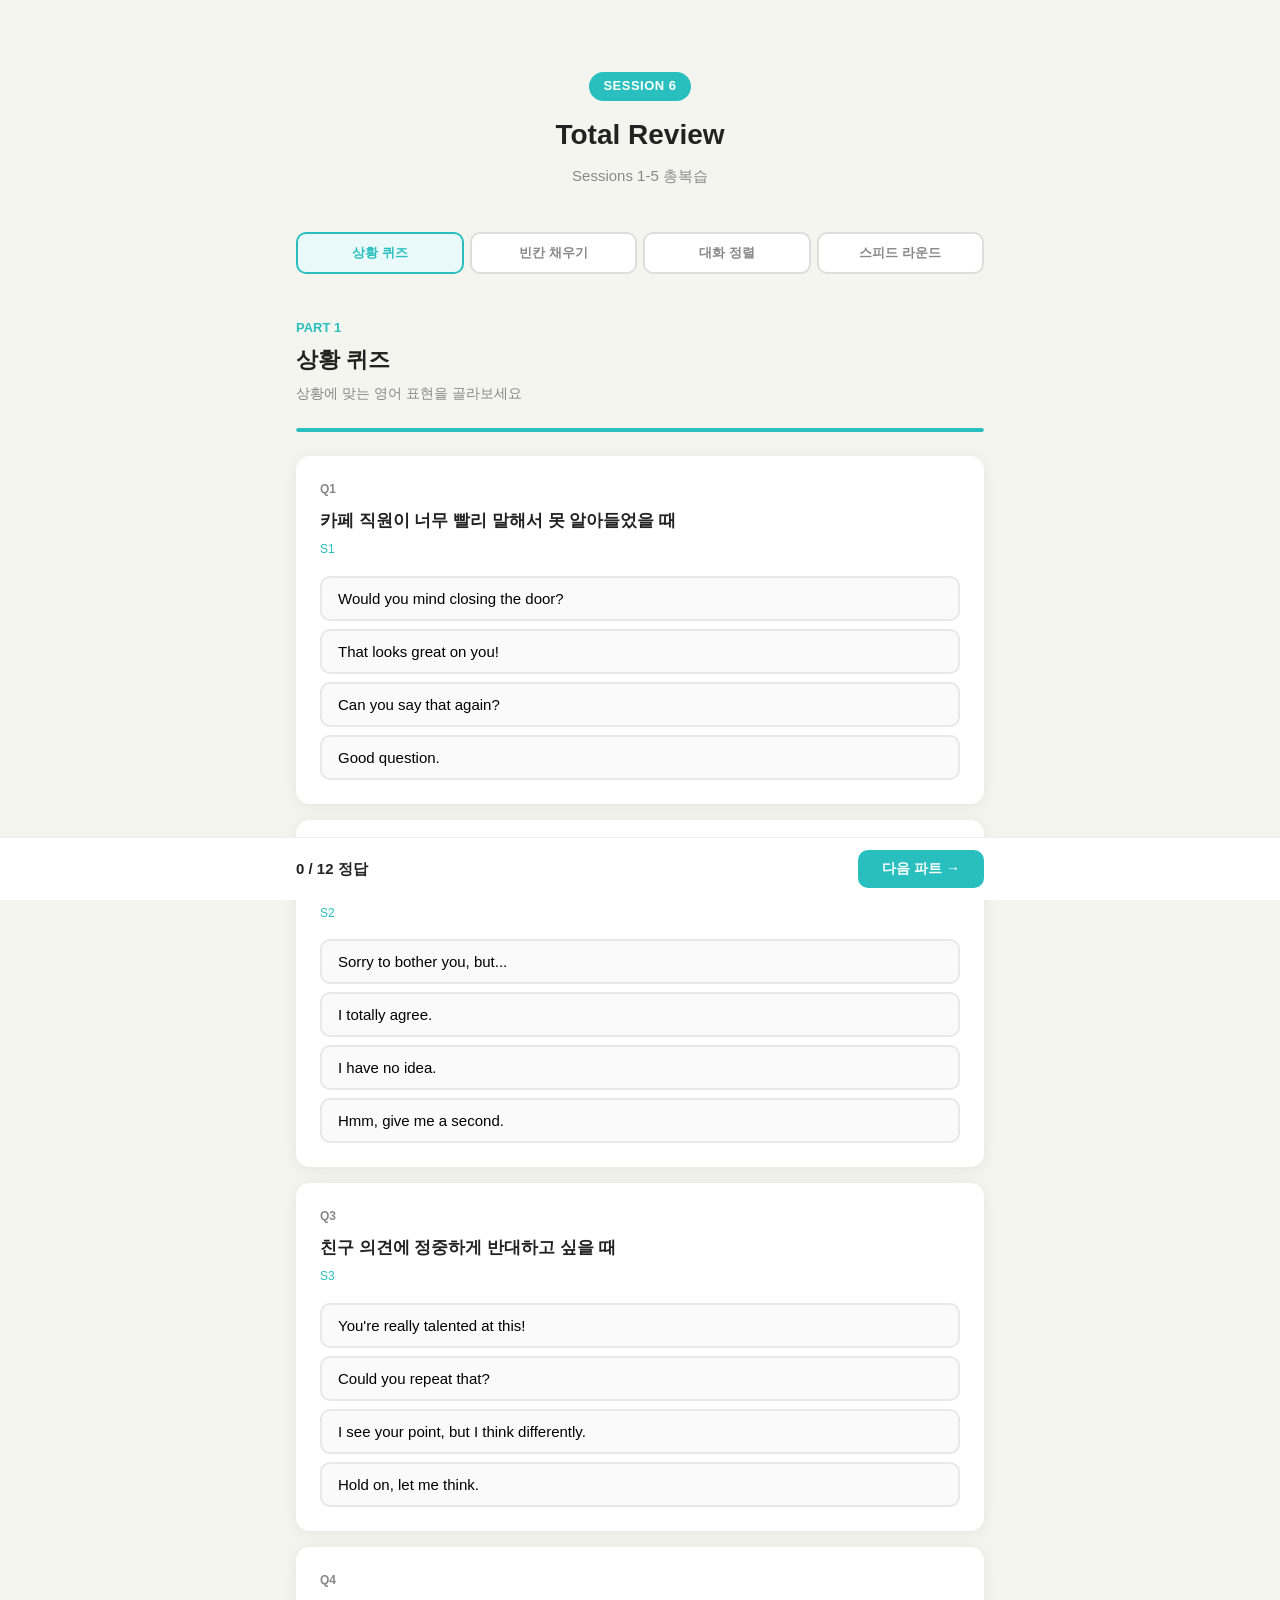
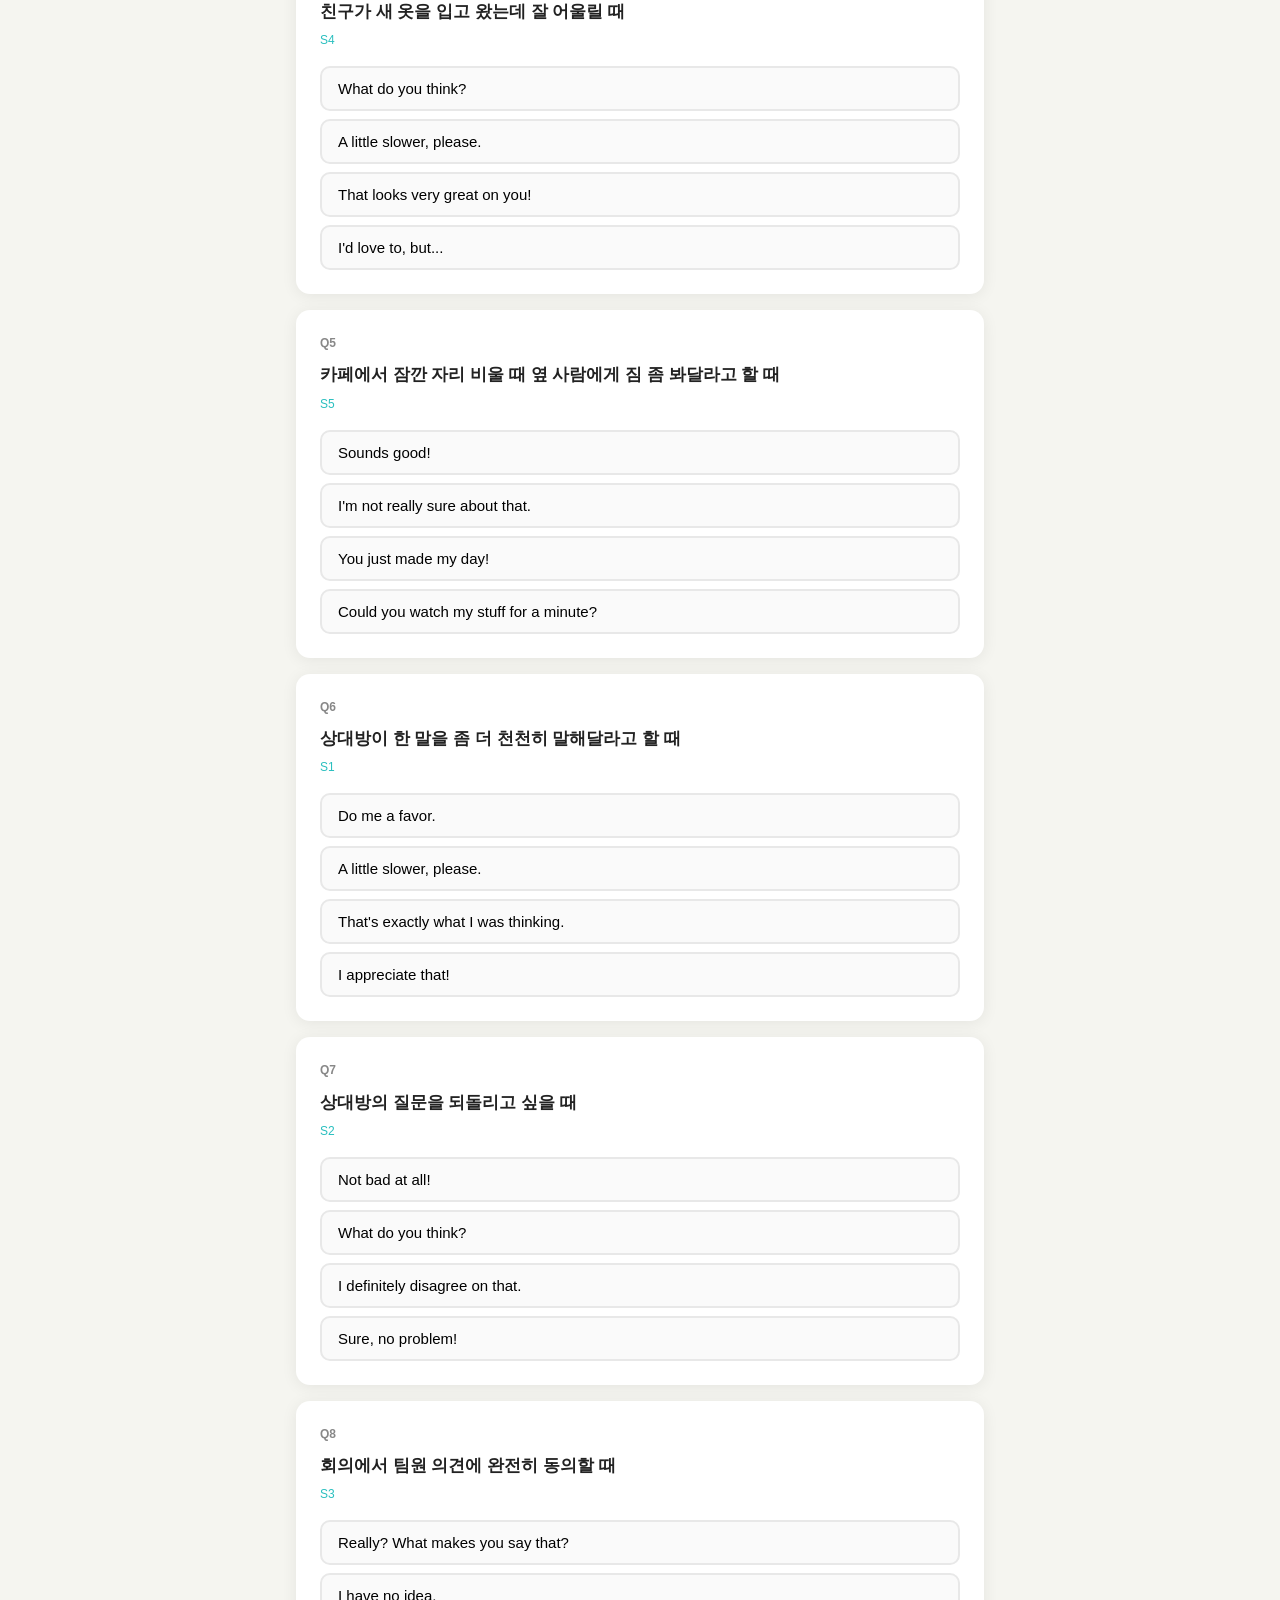
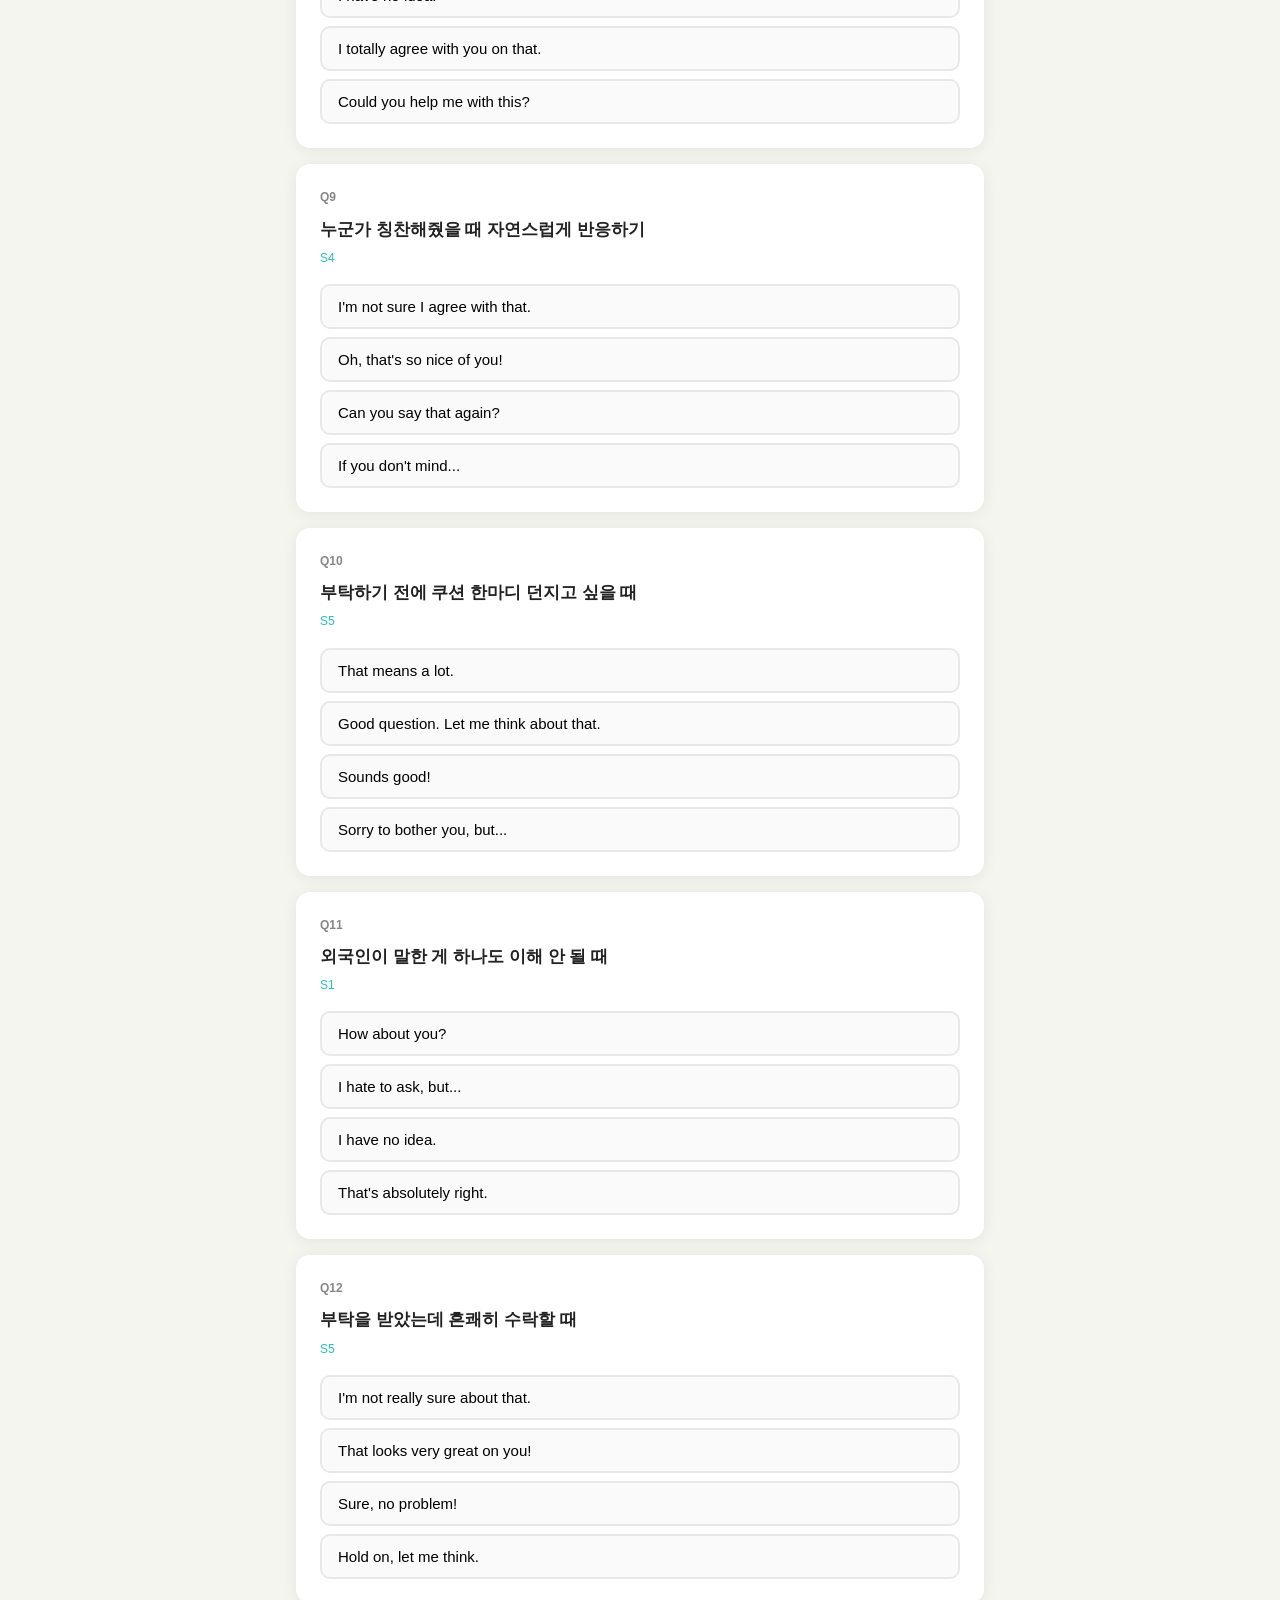
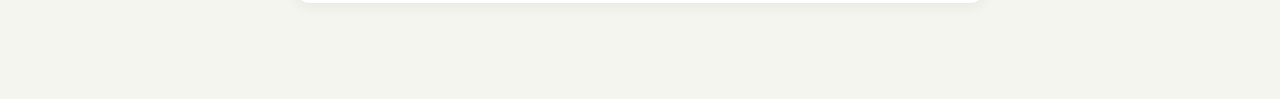
==== review.html @ 191ac0e0 "feat: add Session 6 Total Review interactive page 4-part review covering Sessions 1-5: - Situation q" ====
<!DOCTYPE html>
<html lang="ko">
<head>
<meta charset="UTF-8">
<meta name="viewport" content="width=device-width, initial-scale=1.0">
<title>Session 6 — Total Review</title>
<style>
*, *::before, *::after { margin:0; padding:0; box-sizing:border-box; }
:root {
  --bg: #f5f5f0;
  --card: #fff;
  --ac: #2ABFBF;
  --ac2: #1a9e9e;
  --red: #e74c3c;
  --green: #27ae60;
  --gray: #888;
  --dark: #222;
  --radius: 14px;
  --shadow: 0 2px 16px rgba(0,0,0,.07);
}
body { font-family: 'Pretendard', -apple-system, BlinkMacSystemFont, sans-serif; background: var(--bg); color: var(--dark); line-height: 1.6; }
.wrap { max-width: 720px; margin: 0 auto; padding: 24px 16px 80px; }

/* --- Header --- */
.hero { text-align: center; padding: 48px 0 32px; }
.hero__badge { display: inline-block; background: var(--ac); color: #fff; font-size: 13px; font-weight: 700; padding: 4px 14px; border-radius: 20px; margin-bottom: 12px; letter-spacing: .5px; }
.hero__title { font-size: 28px; font-weight: 800; margin-bottom: 6px; }
.hero__sub { color: var(--gray); font-size: 15px; }

/* --- Nav tabs --- */
.nav { display: flex; gap: 6px; margin-bottom: 32px; position: sticky; top: 0; z-index: 10; background: var(--bg); padding: 12px 0; }
.nav__btn { flex: 1; padding: 10px 0; border: 2px solid #ddd; background: var(--card); border-radius: 10px; font-size: 13px; font-weight: 600; cursor: pointer; transition: all .2s; color: var(--gray); }
.nav__btn--active { border-color: var(--ac); color: var(--ac); background: #eafafa; }
.nav__btn--done { border-color: var(--green); color: var(--green); background: #eafaf0; }
.nav__btn:hover { border-color: var(--ac); }

/* --- Part container --- */
.part { display: none; }
.part--active { display: block; animation: fadeUp .35s ease; }
@keyframes fadeUp { from { opacity:0; transform:translateY(12px); } to { opacity:1; transform:translateY(0); } }

.part__header { margin-bottom: 24px; }
.part__num { font-size: 13px; color: var(--ac); font-weight: 700; margin-bottom: 4px; }
.part__title { font-size: 22px; font-weight: 800; }
.part__desc { font-size: 14px; color: var(--gray); margin-top: 4px; }

/* --- Quiz card (Part 1) --- */
.quiz-card { background: var(--card); border-radius: var(--radius); padding: 24px; margin-bottom: 16px; box-shadow: var(--shadow); }
.quiz-card__num { font-size: 12px; color: var(--gray); font-weight: 600; margin-bottom: 8px; }
.quiz-card__q { font-size: 17px; font-weight: 700; margin-bottom: 6px; }
.quiz-card__session { font-size: 12px; color: var(--ac); margin-bottom: 16px; }
.quiz-opts { display: flex; flex-direction: column; gap: 8px; }
.quiz-opt { padding: 12px 16px; border: 2px solid #e8e8e8; border-radius: 10px; background: #fafafa; font-size: 15px; cursor: pointer; transition: all .2s; text-align: left; }
.quiz-opt:hover { border-color: var(--ac); background: #f0fafa; }
.quiz-opt--correct { border-color: var(--green) !important; background: #eafaf0 !important; color: var(--green); font-weight: 600; }
.quiz-opt--wrong { border-color: var(--red) !important; background: #fdeaea !important; color: var(--red); opacity: .7; }
.quiz-opt--disabled { pointer-events: none; }

/* --- Fill blank (Part 2) --- */
.fill-card { background: var(--card); border-radius: var(--radius); padding: 24px; margin-bottom: 16px; box-shadow: var(--shadow); }
.fill-card__num { font-size: 12px; color: var(--gray); font-weight: 600; margin-bottom: 8px; }
.fill-card__context { font-size: 13px; color: var(--ac); margin-bottom: 10px; }
.fill-card__q { font-size: 16px; margin-bottom: 14px; line-height: 1.7; }
.fill-card__q .blank { display: inline-block; min-width: 120px; border-bottom: 2px dashed var(--ac); padding: 2px 4px; color: transparent; font-weight: 600; }
.fill-card__q .blank--revealed { color: var(--green); border-bottom-color: var(--green); }
.fill-row { display: flex; gap: 8px; align-items: center; }
.fill-input { flex: 1; padding: 10px 14px; border: 2px solid #e8e8e8; border-radius: 10px; font-size: 15px; outline: none; transition: border-color .2s; }
.fill-input:focus { border-color: var(--ac); }
.fill-input--correct { border-color: var(--green); background: #eafaf0; }
.fill-input--wrong { border-color: var(--red); background: #fdeaea; }
.fill-btn { padding: 10px 18px; background: var(--ac); color: #fff; border: none; border-radius: 10px; font-size: 14px; font-weight: 600; cursor: pointer; transition: background .2s; }
.fill-btn:hover { background: var(--ac2); }
.fill-hint { font-size: 13px; color: var(--gray); margin-top: 8px; cursor: pointer; }
.fill-hint:hover { color: var(--ac); }
.fill-result { font-size: 14px; margin-top: 10px; font-weight: 600; }
.fill-result--correct { color: var(--green); }
.fill-result--wrong { color: var(--red); }

/* --- Conversation sort (Part 3) --- */
.conv-card { background: var(--card); border-radius: var(--radius); padding: 24px; margin-bottom: 16px; box-shadow: var(--shadow); }
.conv-card__num { font-size: 12px; color: var(--gray); font-weight: 600; margin-bottom: 4px; }
.conv-card__situation { font-size: 16px; font-weight: 700; margin-bottom: 16px; }
.conv-lines { display: flex; flex-direction: column; gap: 8px; min-height: 50px; }
.conv-line { display: flex; align-items: center; gap: 10px; padding: 12px 14px; border: 2px solid #e8e8e8; border-radius: 10px; background: #fafafa; cursor: grab; transition: all .2s; user-select: none; }
.conv-line:active { cursor: grabbing; }
.conv-line.dragging { opacity: .4; }
.conv-line.over { border-color: var(--ac); background: #f0fafa; }
.conv-line__role { font-size: 12px; font-weight: 700; color: #fff; background: var(--ac); padding: 2px 8px; border-radius: 6px; flex-shrink: 0; }
.conv-line__role--b { background: #e67e22; }
.conv-line__text { font-size: 15px; }
.conv-check { margin-top: 12px; padding: 10px 20px; background: var(--ac); color: #fff; border: none; border-radius: 10px; font-size: 14px; font-weight: 600; cursor: pointer; }
.conv-check:hover { background: var(--ac2); }
.conv-result { margin-top: 10px; font-size: 14px; font-weight: 600; }
.conv-line--correct { border-color: var(--green); background: #eafaf0; }
.conv-line--wrong { border-color: var(--red); background: #fdeaea; }

/* --- Speed round (Part 4) --- */
.speed-top { display: flex; justify-content: space-between; align-items: center; margin-bottom: 20px; }
.speed-timer { font-size: 32px; font-weight: 800; font-variant-numeric: tabular-nums; }
.speed-timer--warn { color: var(--red); }
.speed-score { font-size: 18px; font-weight: 700; color: var(--ac); }
.speed-card { background: var(--card); border-radius: var(--radius); padding: 32px; box-shadow: var(--shadow); text-align: center; min-height: 200px; display: flex; flex-direction: column; justify-content: center; align-items: center; }
.speed-card__session { font-size: 12px; color: var(--ac); margin-bottom: 8px; }
.speed-card__q { font-size: 20px; font-weight: 700; margin-bottom: 24px; }
.speed-card__input { width: 100%; max-width: 400px; padding: 12px 16px; border: 2px solid #e8e8e8; border-radius: 10px; font-size: 16px; text-align: center; outline: none; }
.speed-card__input:focus { border-color: var(--ac); }
.speed-card__skip { margin-top: 12px; background: none; border: none; color: var(--gray); font-size: 14px; cursor: pointer; text-decoration: underline; }
.speed-flash { position: fixed; top: 50%; left: 50%; transform: translate(-50%,-50%); font-size: 48px; font-weight: 800; pointer-events: none; animation: flashPop .6s ease forwards; z-index: 99; }
.speed-flash--correct { color: var(--green); }
.speed-flash--wrong { color: var(--red); }
@keyframes flashPop { 0% { opacity:1; transform:translate(-50%,-50%) scale(1); } 100% { opacity:0; transform:translate(-50%,-70%) scale(1.3); } }

/* --- Start / Result screen --- */
.start-screen, .result-screen { text-align: center; padding: 40px 20px; }
.start-btn, .result-btn { padding: 14px 40px; background: var(--ac); color: #fff; border: none; border-radius: 12px; font-size: 16px; font-weight: 700; cursor: pointer; margin-top: 20px; transition: background .2s; }
.start-btn:hover, .result-btn:hover { background: var(--ac2); }
.result-screen h2 { font-size: 24px; margin-bottom: 8px; }
.result-score { font-size: 48px; font-weight: 800; color: var(--ac); margin: 16px 0; }
.result-breakdown { text-align: left; max-width: 400px; margin: 20px auto; }
.result-row { display: flex; justify-content: space-between; padding: 8px 0; border-bottom: 1px solid #eee; font-size: 14px; }
.result-row__label { color: var(--gray); }
.result-row__val { font-weight: 700; }

/* --- Progress bar --- */
.progress { height: 4px; background: #e8e8e8; border-radius: 4px; margin-bottom: 24px; overflow: hidden; }
.progress__bar { height: 100%; background: var(--ac); border-radius: 4px; transition: width .3s; }

/* --- Score footer --- */
.score-bar { position: fixed; bottom: 0; left: 0; right: 0; background: var(--card); border-top: 1px solid #eee; padding: 12px 0; z-index: 20; }
.score-inner { max-width: 720px; margin: 0 auto; padding: 0 16px; display: flex; justify-content: space-between; align-items: center; }
.score-text { font-size: 15px; font-weight: 600; }
.score-next { padding: 10px 24px; background: var(--ac); color: #fff; border: none; border-radius: 10px; font-size: 14px; font-weight: 600; cursor: pointer; }
.score-next:hover { background: var(--ac2); }
.score-next:disabled { background: #ccc; cursor: default; }
</style>
</head>
<body>

<div class="wrap">
  <div class="hero">
    <div class="hero__badge">SESSION 6</div>
    <div class="hero__title">Total Review</div>
    <div class="hero__sub">Sessions 1-5 총복습</div>
  </div>

  <div class="nav">
    <button class="nav__btn nav__btn--active" data-part="0">상황 퀴즈</button>
    <button class="nav__btn" data-part="1">빈칸 채우기</button>
    <button class="nav__btn" data-part="2">대화 정렬</button>
    <button class="nav__btn" data-part="3">스피드 라운드</button>
  </div>

  <!-- Part 1: Situation Quiz -->
  <div class="part part--active" id="part0"></div>

  <!-- Part 2: Fill the Blank -->
  <div class="part" id="part1"></div>

  <!-- Part 3: Conversation Sort -->
  <div class="part" id="part2"></div>

  <!-- Part 4: Speed Round -->
  <div class="part" id="part3"></div>
</div>

<div class="score-bar">
  <div class="score-inner">
    <div class="score-text" id="scoreText">0 / 0</div>
    <button class="score-next" id="scoreNext">다음 파트 →</button>
  </div>
</div>

<script>
(function () {
  'use strict';

  // ============ DATA ============
  var quizData = [
    { q: '카페 직원이 너무 빨리 말해서 못 알아들었을 때', session: 'S1', answer: 'Can you say that again?', opts: ['Can you say that again?', 'Good question.', 'That looks great on you!', 'Would you mind closing the door?'] },
    { q: '갑자기 질문을 받았는데 바로 대답이 안 떠오를 때', session: 'S2', answer: 'Hmm, give me a second.', opts: ['I totally agree.', 'Hmm, give me a second.', 'Sorry to bother you, but...', 'I have no idea.'] },
    { q: '친구 의견에 정중하게 반대하고 싶을 때', session: 'S3', answer: 'I see your point, but I think differently.', opts: ['Could you repeat that?', 'I see your point, but I think differently.', 'You\'re really talented at this!', 'Hold on, let me think.'] },
    { q: '친구가 새 옷을 입고 왔는데 잘 어울릴 때', session: 'S4', answer: 'That looks very great on you!', opts: ['A little slower, please.', 'I\'d love to, but...', 'That looks very great on you!', 'What do you think?'] },
    { q: '카페에서 잠깐 자리 비울 때 옆 사람에게 짐 좀 봐달라고 할 때', session: 'S5', answer: 'Could you watch my stuff for a minute?', opts: ['Could you watch my stuff for a minute?', 'Sounds good!', 'I\'m not really sure about that.', 'You just made my day!'] },
    { q: '상대방이 한 말을 좀 더 천천히 말해달라고 할 때', session: 'S1', answer: 'A little slower, please.', opts: ['That\'s exactly what I was thinking.', 'A little slower, please.', 'I appreciate that!', 'Do me a favor.'] },
    { q: '상대방의 질문을 되돌리고 싶을 때', session: 'S2', answer: 'What do you think?', opts: ['What do you think?', 'Sure, no problem!', 'Not bad at all!', 'I definitely disagree on that.'] },
    { q: '회의에서 팀원 의견에 완전히 동의할 때', session: 'S3', answer: 'I totally agree with you on that.', opts: ['Could you help me with this?', 'I have no idea.', 'I totally agree with you on that.', 'Really? What makes you say that?'] },
    { q: '누군가 칭찬해줬을 때 자연스럽게 반응하기', session: 'S4', answer: 'Oh, that\'s so nice of you!', opts: ['If you don\'t mind...', 'Oh, that\'s so nice of you!', 'I\'m not sure I agree with that.', 'Can you say that again?'] },
    { q: '부탁하기 전에 쿠션 한마디 던지고 싶을 때', session: 'S5', answer: 'Sorry to bother you, but...', opts: ['Good question. Let me think about that.', 'That means a lot.', 'Sorry to bother you, but...', 'Sounds good!'] },
    { q: '외국인이 말한 게 하나도 이해 안 될 때', session: 'S1', answer: 'I have no idea.', opts: ['I have no idea.', 'How about you?', 'That\'s absolutely right.', 'I hate to ask, but...'] },
    { q: '부탁을 받았는데 흔쾌히 수락할 때', session: 'S5', answer: 'Sure, no problem!', opts: ['Hold on, let me think.', 'Sure, no problem!', 'I\'m not really sure about that.', 'That looks very great on you!'] },
  ];

  var fillData = [
    { context: 'S1 — 못 들었을 때', sentence: 'Can you _____ that again?', blank: 'say', hint: 's' },
    { context: 'S2 — 시간 벌기', sentence: 'Good question. Let me _____ about that.', blank: 'think', hint: 't' },
    { context: 'S3 — 정중한 반대', sentence: 'I see your _____, but I think differently.', blank: 'point', hint: 'p' },
    { context: 'S4 — 칭찬하기', sentence: "You're really _____ at this!", blank: 'talented', hint: 't' },
    { context: 'S5 — 부탁하기', sentence: 'Would you _____ closing the door?', blank: 'mind', hint: 'm' },
    { context: 'S1 — 천천히 말해달라고', sentence: 'A little _____, please.', blank: 'slower', hint: 's' },
    { context: 'S2 — 질문 되돌리기', sentence: "I'm not sure. What would you _____?", blank: 'do', hint: 'd' },
    { context: 'S3 — 강한 동의', sentence: "That's _____ right!", blank: 'absolutely', hint: 'a' },
    { context: 'S4 — 칭찬 받기', sentence: 'You just made my _____!', blank: 'day', hint: 'd' },
    { context: 'S5 — 쿠션 표현', sentence: 'I _____ to ask, but...', blank: 'hate', hint: 'h' },
  ];

  var convData = [
    {
      situation: '카페에서 — 주문이 안 들려서 다시 물어보고, 생각할 시간을 번 뒤 주문하기',
      correct: [
        { role: 'A', text: 'What can I get for you today?' },
        { role: 'B', text: 'Can you say that again? A little slower, please.' },
        { role: 'A', text: 'Sure! What would you like to drink?' },
        { role: 'B', text: 'Hmm, give me a second... I\'ll have an iced latte, please.' },
      ]
    },
    {
      situation: '친구에게 충전기를 빌리고 싶은데, 칭찬도 곁들이기',
      correct: [
        { role: 'A', text: 'Sorry to bother you, but could I borrow your charger?' },
        { role: 'B', text: 'Sure, no problem!' },
        { role: 'A', text: 'Thanks! By the way, that looks great on you!' },
        { role: 'B', text: 'Oh, that\'s so nice of you! I appreciate that.' },
      ]
    },
    {
      situation: '회의에서 동료 의견에 부분 동의하면서 자기 생각 말하기',
      correct: [
        { role: 'A', text: 'I think we should focus only on social media marketing.' },
        { role: 'B', text: 'I see your point, but I think differently.' },
        { role: 'A', text: 'What do you mean?' },
        { role: 'B', text: 'Good question. Let me think... I think we need a mix of online and offline.' },
      ]
    },
  ];

  var speedData = [
    { q: '다시 말해줄래?', a: ['can you say that again', 'could you say that again', 'could you repeat that'], session: 'S1' },
    { q: '좀 천천히요', a: ['a little slower please', 'a little slower, please'], session: 'S1' },
    { q: '잘 모르겠어요', a: ["i have no idea", "i'm not really sure about that", "i'm not sure"], session: 'S1' },
    { q: '좋은 질문이네요, 생각 좀 할게요', a: ['good question let me think about that', 'good question. let me think about that'], session: 'S2' },
    { q: '잠깐만요', a: ['give me a second', 'hmm give me a second', 'hold on let me think', 'hold on, let me think'], session: 'S2' },
    { q: '너는 어떻게 생각해?', a: ['what do you think', 'how about you'], session: 'S2' },
    { q: '완전 동의해!', a: ['i totally agree', 'i totally agree with you on that', 'sounds good'], session: 'S3' },
    { q: '네 말은 이해하지만 생각이 달라', a: ['i see your point but i think differently', 'i see your point, but i think differently'], session: 'S3' },
    { q: '너한테 진짜 잘 어울린다!', a: ['that looks very great on you', 'that looks great on you'], session: 'S4' },
    { q: '너 이거 진짜 잘한다!', a: ["you're really talented at this", "you're really good at this", 'youre really talented at this'], session: 'S4' },
    { q: '와 정말 고마워요!', a: ['i appreciate that', "that's so nice of you", "oh that's so nice of you"], session: 'S4' },
    { q: '이것 좀 도와주실 수 있으세요?', a: ['could you help me with this', 'do you think you could give me a hand'], session: 'S5' },
    { q: '귀찮게 해서 죄송한데...', a: ['sorry to bother you but', 'sorry to bother you, but', 'i hate to ask but', 'i hate to ask, but'], session: 'S5' },
    { q: '그럼요, 문제없어요!', a: ['sure no problem', 'sure, no problem'], session: 'S5' },
    { q: '그러고 싶지만...', a: ["i'd love to but", "i'd love to, but", "id love to but"], session: 'S5' },
  ];

  // ============ STATE ============
  var currentPart = 0;
  var scores = [0, 0, 0, 0];
  var totals = [quizData.length, fillData.length, convData.length, 0];
  var partDone = [false, false, false, false];

  var navBtns = document.querySelectorAll('.nav__btn');
  var parts = [document.getElementById('part0'), document.getElementById('part1'), document.getElementById('part2'), document.getElementById('part3')];
  var scoreText = document.getElementById('scoreText');
  var scoreNext = document.getElementById('scoreNext');

  // ============ NAV ============
  navBtns.forEach(function (btn) {
    btn.addEventListener('click', function () {
      switchPart(parseInt(btn.dataset.part));
    });
  });

  scoreNext.addEventListener('click', function () {
    if (currentPart < 3) switchPart(currentPart + 1);
  });

  function switchPart(idx) {
    currentPart = idx;
    navBtns.forEach(function (b, i) {
      b.classList.toggle('nav__btn--active', i === idx);
    });
    parts.forEach(function (p, i) {
      p.classList.toggle('part--active', i === idx);
    });
    updateScore();
    scoreNext.style.display = idx === 3 ? 'none' : '';
  }

  function updateScore() {
    var t = totals[currentPart];
    if (currentPart === 3 && !partDone[3]) {
      scoreText.textContent = '준비됨';
    } else {
      scoreText.textContent = scores[currentPart] + ' / ' + t + ' 정답';
    }
    if (partDone[currentPart] && currentPart < 3) {
      navBtns[currentPart].classList.add('nav__btn--done');
    }
  }

  // ============ PART 1: QUIZ ============
  function buildQuiz() {
    var html = '<div class="part__header"><div class="part__num">PART 1</div><div class="part__title">상황 퀴즈</div><div class="part__desc">상황에 맞는 영어 표현을 골라보세요</div></div><div class="progress"><div class="progress__bar" id="quizProgress"></div></div>';
    var answered = 0;

    quizData.forEach(function (item, qi) {
      var shuffled = shuffle(item.opts.slice());
      html += '<div class="quiz-card" id="qc' + qi + '"><div class="quiz-card__num">Q' + (qi + 1) + '</div><div class="quiz-card__q">' + item.q + '</div><div class="quiz-card__session">' + item.session + '</div><div class="quiz-opts">';
      shuffled.forEach(function (opt, oi) {
        html += '<button class="quiz-opt" data-qi="' + qi + '" data-val="' + escHtml(opt) + '">' + opt + '</button>';
      });
      html += '</div></div>';
    });

    parts[0].innerHTML = html;

    parts[0].querySelectorAll('.quiz-opt').forEach(function (btn) {
      btn.addEventListener('click', function () {
        var qi = parseInt(btn.dataset.qi);
        var card = document.getElementById('qc' + qi);
        if (card.dataset.done) return;
        card.dataset.done = '1';

        var val = btn.dataset.val;
        var correct = quizData[qi].answer;
        var allOpts = card.querySelectorAll('.quiz-opt');

        allOpts.forEach(function (o) {
          o.classList.add('quiz-opt--disabled');
          if (o.dataset.val === correct) o.classList.add('quiz-opt--correct');
        });

        if (val === correct) {
          scores[0]++;
        } else {
          btn.classList.add('quiz-opt--wrong');
        }

        answered++;
        document.getElementById('quizProgress').style.width = (answered / quizData.length * 100) + '%';
        updateScore();

        if (answered === quizData.length) partDone[0] = true;
        updateScore();
      });
    });
  }

  // ============ PART 2: FILL BLANK ============
  function buildFill() {
    var html = '<div class="part__header"><div class="part__num">PART 2</div><div class="part__title">빈칸 채우기</div><div class="part__desc">빠진 단어를 영어로 입력하세요</div></div><div class="progress"><div class="progress__bar" id="fillProgress"></div></div>';
    var answered = 0;

    fillData.forEach(function (item, fi) {
      var display = item.sentence.replace('_____', '<span class="blank" id="blank' + fi + '">' + item.blank + '</span>');
      html += '<div class="fill-card" id="fc' + fi + '"><div class="fill-card__num">Q' + (fi + 1) + '</div><div class="fill-card__context">' + item.context + '</div><div class="fill-card__q">' + display + '</div>';
      html += '<div class="fill-row"><input class="fill-input" id="fi' + fi + '" placeholder="빈칸에 들어갈 단어" autocomplete="off" autocapitalize="off"><button class="fill-btn" data-fi="' + fi + '">확인</button></div>';
      html += '<div class="fill-hint" data-fi="' + fi + '">💡 힌트 보기</div>';
      html += '<div class="fill-result" id="fr' + fi + '"></div></div>';
    });

    parts[1].innerHTML = html;

    parts[1].querySelectorAll('.fill-btn').forEach(function (btn) {
      btn.addEventListener('click', function () { checkFill(parseInt(btn.dataset.fi)); });
    });

    parts[1].querySelectorAll('.fill-input').forEach(function (inp) {
      inp.addEventListener('keydown', function (e) {
        if (e.key === 'Enter') {
          var fi = parseInt(inp.id.replace('fi', ''));
          checkFill(fi);
        }
      });
    });

    parts[1].querySelectorAll('.fill-hint').forEach(function (hint) {
      hint.addEventListener('click', function () {
        var fi = parseInt(hint.dataset.fi);
        hint.textContent = '힌트: 첫 글자는 "' + fillData[fi].hint + '"';
      });
    });

    function checkFill(fi) {
      var card = document.getElementById('fc' + fi);
      if (card.dataset.done) return;

      var input = document.getElementById('fi' + fi);
      var val = input.value.trim().toLowerCase();
      var correct = fillData[fi].blank.toLowerCase();
      var result = document.getElementById('fr' + fi);
      var blank = document.getElementById('blank' + fi);

      card.dataset.done = '1';

      if (val === correct) {
        scores[1]++;
        input.classList.add('fill-input--correct');
        result.className = 'fill-result fill-result--correct';
        result.textContent = '정답! ✓';
      } else {
        input.classList.add('fill-input--wrong');
        result.className = 'fill-result fill-result--wrong';
        result.textContent = '정답: ' + fillData[fi].blank;
      }

      blank.classList.add('blank--revealed');
      input.disabled = true;

      answered++;
      document.getElementById('fillProgress').style.width = (answered / fillData.length * 100) + '%';
      if (answered === fillData.length) partDone[1] = true;
      updateScore();
    }
  }

  // ============ PART 3: CONVERSATION SORT ============
  function buildConv() {
    var html = '<div class="part__header"><div class="part__num">PART 3</div><div class="part__title">대화 정렬</div><div class="part__desc">대화 순서를 맞게 드래그해서 정렬하세요</div></div>';

    convData.forEach(function (conv, ci) {
      var shuffled = shuffle(conv.correct.map(function (line, li) {
        return { role: line.role, text: line.text, origIdx: li };
      }));

      html += '<div class="conv-card" id="cc' + ci + '"><div class="conv-card__num">대화 ' + (ci + 1) + '</div><div class="conv-card__situation">' + conv.situation + '</div><div class="conv-lines" id="cl' + ci + '">';
      shuffled.forEach(function (line) {
        html += '<div class="conv-line" draggable="true" data-orig="' + line.origIdx + '"><span class="conv-line__role' + (line.role === 'B' ? ' conv-line__role--b' : '') + '">' + line.role + '</span><span class="conv-line__text">' + line.text + '</span></div>';
      });
      html += '</div><button class="conv-check" data-ci="' + ci + '">정답 확인</button><div class="conv-result" id="cr' + ci + '"></div></div>';
    });

    parts[2].innerHTML = html;

    // Drag and drop
    convData.forEach(function (conv, ci) {
      var container = document.getElementById('cl' + ci);
      var dragEl = null;

      container.addEventListener('dragstart', function (e) {
        dragEl = e.target.closest('.conv-line');
        if (dragEl) dragEl.classList.add('dragging');
      });
      container.addEventListener('dragend', function () {
        if (dragEl) dragEl.classList.remove('dragging');
        container.querySelectorAll('.conv-line').forEach(function (l) { l.classList.remove('over'); });
        dragEl = null;
      });
      container.addEventListener('dragover', function (e) {
        e.preventDefault();
        var target = e.target.closest('.conv-line');
        if (target && target !== dragEl) {
          container.querySelectorAll('.conv-line').forEach(function (l) { l.classList.remove('over'); });
          target.classList.add('over');
        }
      });
      container.addEventListener('drop', function (e) {
        e.preventDefault();
        var target = e.target.closest('.conv-line');
        if (target && target !== dragEl && dragEl) {
          var allLines = Array.prototype.slice.call(container.querySelectorAll('.conv-line'));
          var dragIdx = allLines.indexOf(dragEl);
          var targetIdx = allLines.indexOf(target);
          if (dragIdx < targetIdx) {
            container.insertBefore(dragEl, target.nextSibling);
          } else {
            container.insertBefore(dragEl, target);
          }
        }
        container.querySelectorAll('.conv-line').forEach(function (l) { l.classList.remove('over'); });
      });

      // Touch drag support
      var touchEl = null;
      var touchClone = null;
      container.addEventListener('touchstart', function (e) {
        touchEl = e.target.closest('.conv-line');
        if (!touchEl) return;
        touchEl.classList.add('dragging');
      }, { passive: true });
      container.addEventListener('touchmove', function (e) {
        if (!touchEl) return;
        e.preventDefault();
        var touch = e.touches[0];
        var elBelow = document.elementFromPoint(touch.clientX, touch.clientY);
        var target = elBelow ? elBelow.closest('.conv-line') : null;
        container.querySelectorAll('.conv-line').forEach(function (l) { l.classList.remove('over'); });
        if (target && target !== touchEl) target.classList.add('over');
      }, { passive: false });
      container.addEventListener('touchend', function () {
        if (!touchEl) return;
        var overEl = container.querySelector('.conv-line.over');
        if (overEl && overEl !== touchEl) {
          var allLines = Array.prototype.slice.call(container.querySelectorAll('.conv-line'));
          var dragIdx = allLines.indexOf(touchEl);
          var targetIdx = allLines.indexOf(overEl);
          if (dragIdx < targetIdx) {
            container.insertBefore(touchEl, overEl.nextSibling);
          } else {
            container.insertBefore(touchEl, overEl);
          }
        }
        touchEl.classList.remove('dragging');
        container.querySelectorAll('.conv-line').forEach(function (l) { l.classList.remove('over'); });
        touchEl = null;
      });
    });

    // Check buttons
    parts[2].querySelectorAll('.conv-check').forEach(function (btn) {
      btn.addEventListener('click', function () {
        var ci = parseInt(btn.dataset.ci);
        var card = document.getElementById('cc' + ci);
        if (card.dataset.done) return;
        card.dataset.done = '1';

        var lines = document.getElementById('cl' + ci).querySelectorAll('.conv-line');
        var allCorrect = true;
        lines.forEach(function (line, li) {
          var orig = parseInt(line.dataset.orig);
          if (orig === li) {
            line.classList.add('conv-line--correct');
          } else {
            line.classList.add('conv-line--wrong');
            allCorrect = false;
          }
        });

        var result = document.getElementById('cr' + ci);
        if (allCorrect) {
          scores[2]++;
          result.className = 'conv-result';
          result.style.color = 'var(--green)';
          result.textContent = '완벽해요! ✓';
        } else {
          result.className = 'conv-result';
          result.style.color = 'var(--red)';
          result.textContent = '순서를 확인해보세요';
          // Show correct order after 1.5s
          setTimeout(function () {
            var container = document.getElementById('cl' + ci);
            var sorted = Array.prototype.slice.call(lines).sort(function (a, b) {
              return parseInt(a.dataset.orig) - parseInt(b.dataset.orig);
            });
            sorted.forEach(function (l) {
              l.classList.remove('conv-line--wrong');
              l.classList.add('conv-line--correct');
              container.appendChild(l);
            });
            result.textContent = '정답 순서로 정렬했어요';
            result.style.color = 'var(--ac)';
          }, 1500);
        }

        btn.disabled = true;
        btn.style.background = '#ccc';
        partDone[2] = true;
        updateScore();
      });
    });
  }

  // ============ PART 4: SPEED ROUND ============
  function buildSpeed() {
    var html = '<div class="part__header"><div class="part__num">PART 4</div><div class="part__title">스피드 라운드</div><div class="part__desc">60초 안에 최대한 많이 맞추세요!</div></div>';
    html += '<div class="start-screen" id="speedStart"><p style="font-size:15px;color:var(--gray);margin-bottom:8px;">한국어를 보고 영어로 입력하세요.<br>정확하지 않아도 비슷하면 정답!</p><button class="start-btn" id="speedStartBtn">시작하기</button></div>';
    html += '<div id="speedGame" style="display:none"><div class="speed-top"><div class="speed-timer" id="speedTimer">60</div><div class="speed-score" id="speedScore">0 / ' + speedData.length + '</div></div>';
    html += '<div class="speed-card" id="speedCard"><div class="speed-card__session" id="speedSession"></div><div class="speed-card__q" id="speedQ"></div><input class="speed-card__input" id="speedInput" autocomplete="off" autocapitalize="off" placeholder="영어로 입력"><button class="speed-card__skip" id="speedSkip">모르겠어요 → 넘기기</button></div></div>';
    html += '<div class="result-screen" id="speedResult" style="display:none"></div>';

    parts[3].innerHTML = html;
    totals[3] = speedData.length;

    var timer, timeLeft, speedIdx, speedAnswered;
    var pool;

    document.getElementById('speedStartBtn').addEventListener('click', startSpeed);

    function startSpeed() {
      document.getElementById('speedStart').style.display = 'none';
      document.getElementById('speedGame').style.display = '';
      document.getElementById('speedResult').style.display = 'none';

      timeLeft = 60;
      speedIdx = 0;
      speedAnswered = 0;
      scores[3] = 0;
      pool = shuffle(speedData.slice());

      showSpeedCard();
      updateScore();

      timer = setInterval(function () {
        timeLeft--;
        var el = document.getElementById('speedTimer');
        el.textContent = timeLeft;
        if (timeLeft <= 10) el.classList.add('speed-timer--warn');
        if (timeLeft <= 0) endSpeed();
      }, 1000);

      document.getElementById('speedInput').focus();
    }

    function showSpeedCard() {
      if (speedIdx >= pool.length) { endSpeed(); return; }
      var item = pool[speedIdx];
      document.getElementById('speedSession').textContent = item.session;
      document.getElementById('speedQ').textContent = item.q;
      document.getElementById('speedInput').value = '';
      document.getElementById('speedInput').className = 'speed-card__input';
      document.getElementById('speedInput').focus();
    }

    document.getElementById('speedInput').addEventListener('keydown', function (e) {
      if (e.key === 'Enter') {
        checkSpeed();
      }
    });

    document.getElementById('speedSkip').addEventListener('click', function () {
      showFlash('✗', false);
      speedIdx++;
      speedAnswered++;
      document.getElementById('speedScore').textContent = scores[3] + ' / ' + speedAnswered;
      showSpeedCard();
    });

    function checkSpeed() {
      var input = document.getElementById('speedInput');
      var val = input.value.trim().toLowerCase().replace(/[?.!,]/g, '');
      if (!val) return;

      var item = pool[speedIdx];
      var isCorrect = item.a.some(function (ans) {
        return normalize(val) === normalize(ans) || normalize(ans).indexOf(normalize(val)) !== -1 || normalize(val).indexOf(normalize(ans)) !== -1;
      });

      if (isCorrect) {
        scores[3]++;
        showFlash('✓', true);
      } else {
        showFlash(item.a[0], false);
      }

      speedIdx++;
      speedAnswered++;
      document.getElementById('speedScore').textContent = scores[3] + ' / ' + speedAnswered;
      updateScore();
      showSpeedCard();
    }

    function endSpeed() {
      clearInterval(timer);
      document.getElementById('speedGame').style.display = 'none';
      partDone[3] = true;
      totals[3] = speedAnswered || pool.length;

      var pct = speedAnswered > 0 ? Math.round(scores[3] / speedAnswered * 100) : 0;
      var grade = pct >= 90 ? '완벽해요! 🎉' : pct >= 70 ? '잘했어요! 👏' : pct >= 50 ? '괜찮아요! 💪' : '더 연습해봐요! 📚';

      // Session breakdown
      var sessionScores = {};
      pool.forEach(function (item, i) {
        if (i >= speedAnswered) return;
        if (!sessionScores[item.session]) sessionScores[item.session] = { total: 0, correct: 0 };
        sessionScores[item.session].total++;
      });

      var resultHtml = '<h2>스피드 라운드 결과</h2><div class="result-score">' + scores[3] + ' / ' + speedAnswered + '</div><p style="font-size:18px;margin-bottom:20px;">' + grade + '</p>';
      resultHtml += '<button class="result-btn" id="speedRetry">다시 도전</button>';

      var resultEl = document.getElementById('speedResult');
      resultEl.innerHTML = resultHtml;
      resultEl.style.display = '';

      document.getElementById('speedRetry').addEventListener('click', function () {
        startSpeed();
      });

      updateScore();
    }
  }

  function showFlash(text, isCorrect) {
    var el = document.createElement('div');
    el.className = 'speed-flash ' + (isCorrect ? 'speed-flash--correct' : 'speed-flash--wrong');
    el.textContent = text;
    document.body.appendChild(el);
    setTimeout(function () { el.remove(); }, 700);
  }

  function normalize(s) {
    return s.toLowerCase().replace(/[^a-z0-9 ]/g, '').replace(/\s+/g, ' ').trim();
  }

  function shuffle(arr) {
    for (var i = arr.length - 1; i > 0; i--) {
      var j = Math.floor(Math.random() * (i + 1));
      var tmp = arr[i]; arr[i] = arr[j]; arr[j] = tmp;
    }
    return arr;
  }

  function escHtml(s) {
    return s.replace(/&/g, '&amp;').replace(/"/g, '&quot;').replace(/</g, '&lt;').replace(/>/g, '&gt;');
  }

  // ============ INIT ============
  buildQuiz();
  buildFill();
  buildConv();
  buildSpeed();
  updateScore();

})();
</script>
</body>
</html>
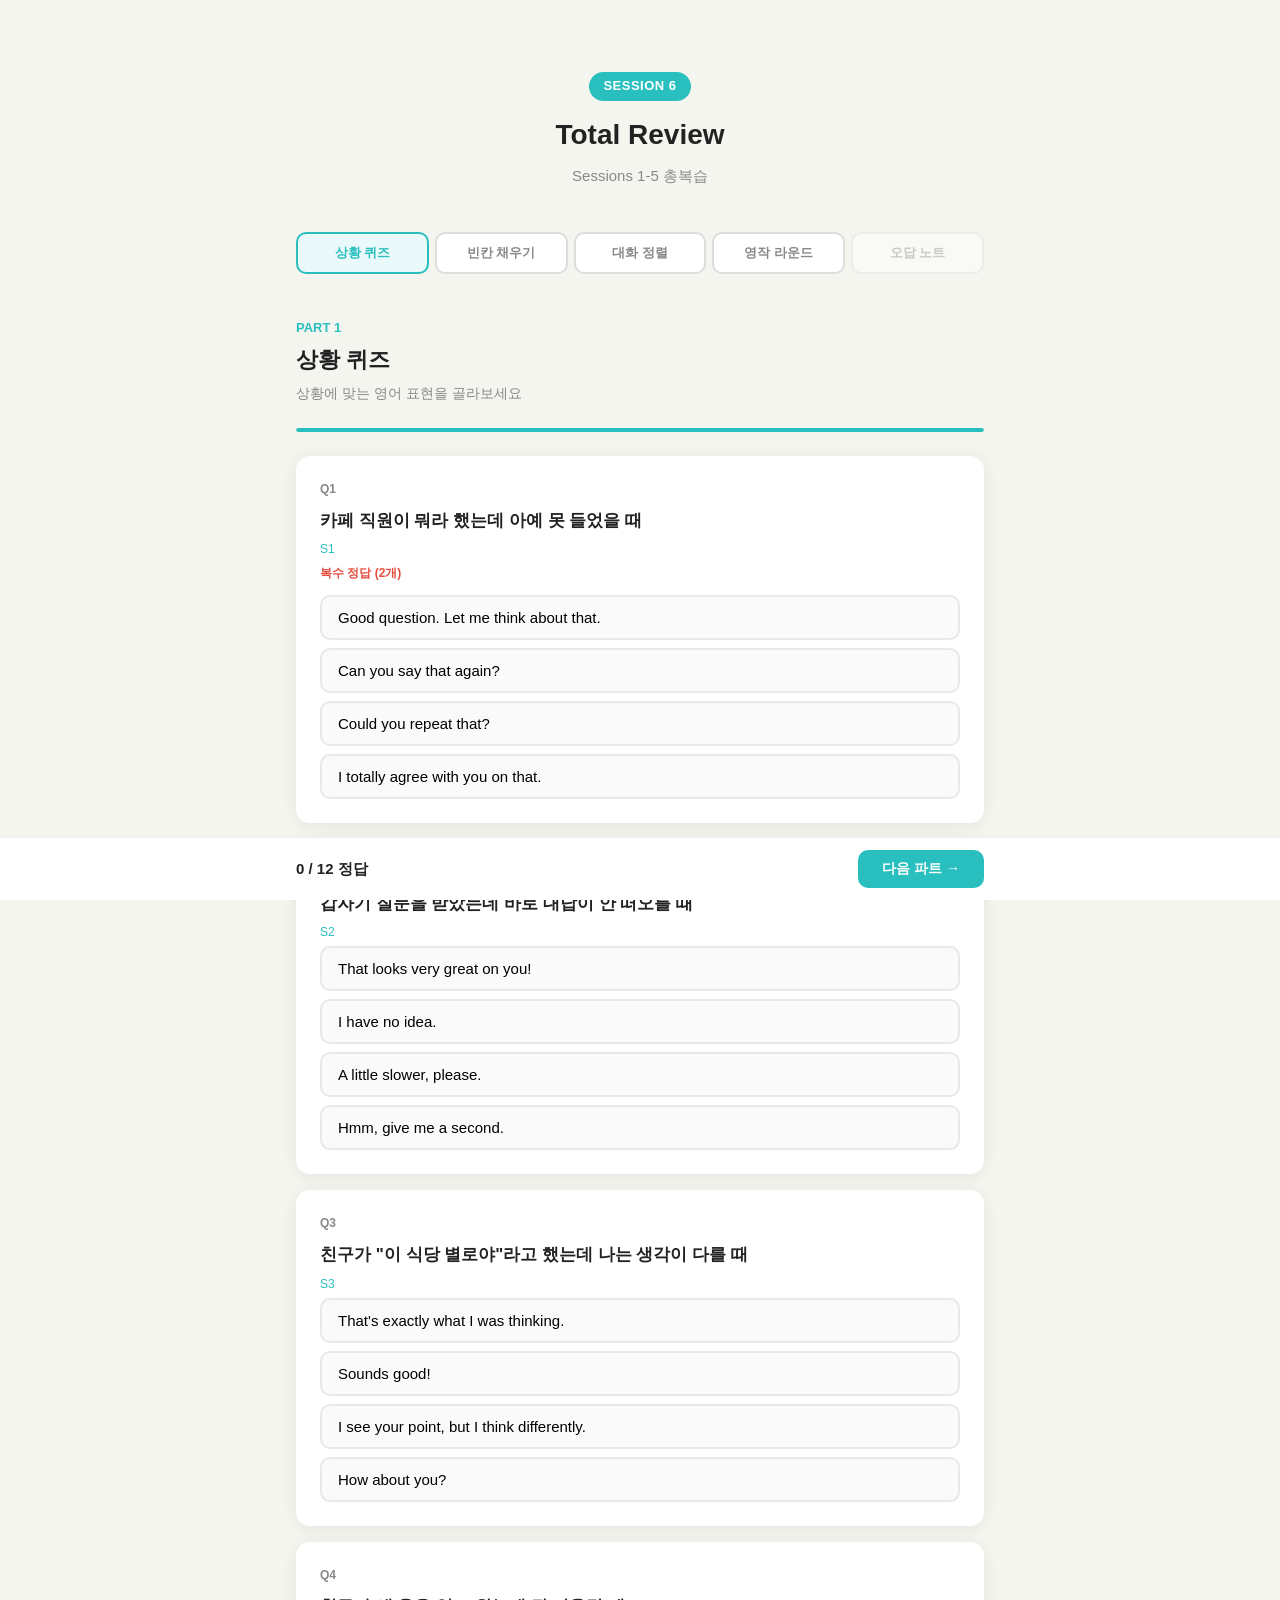
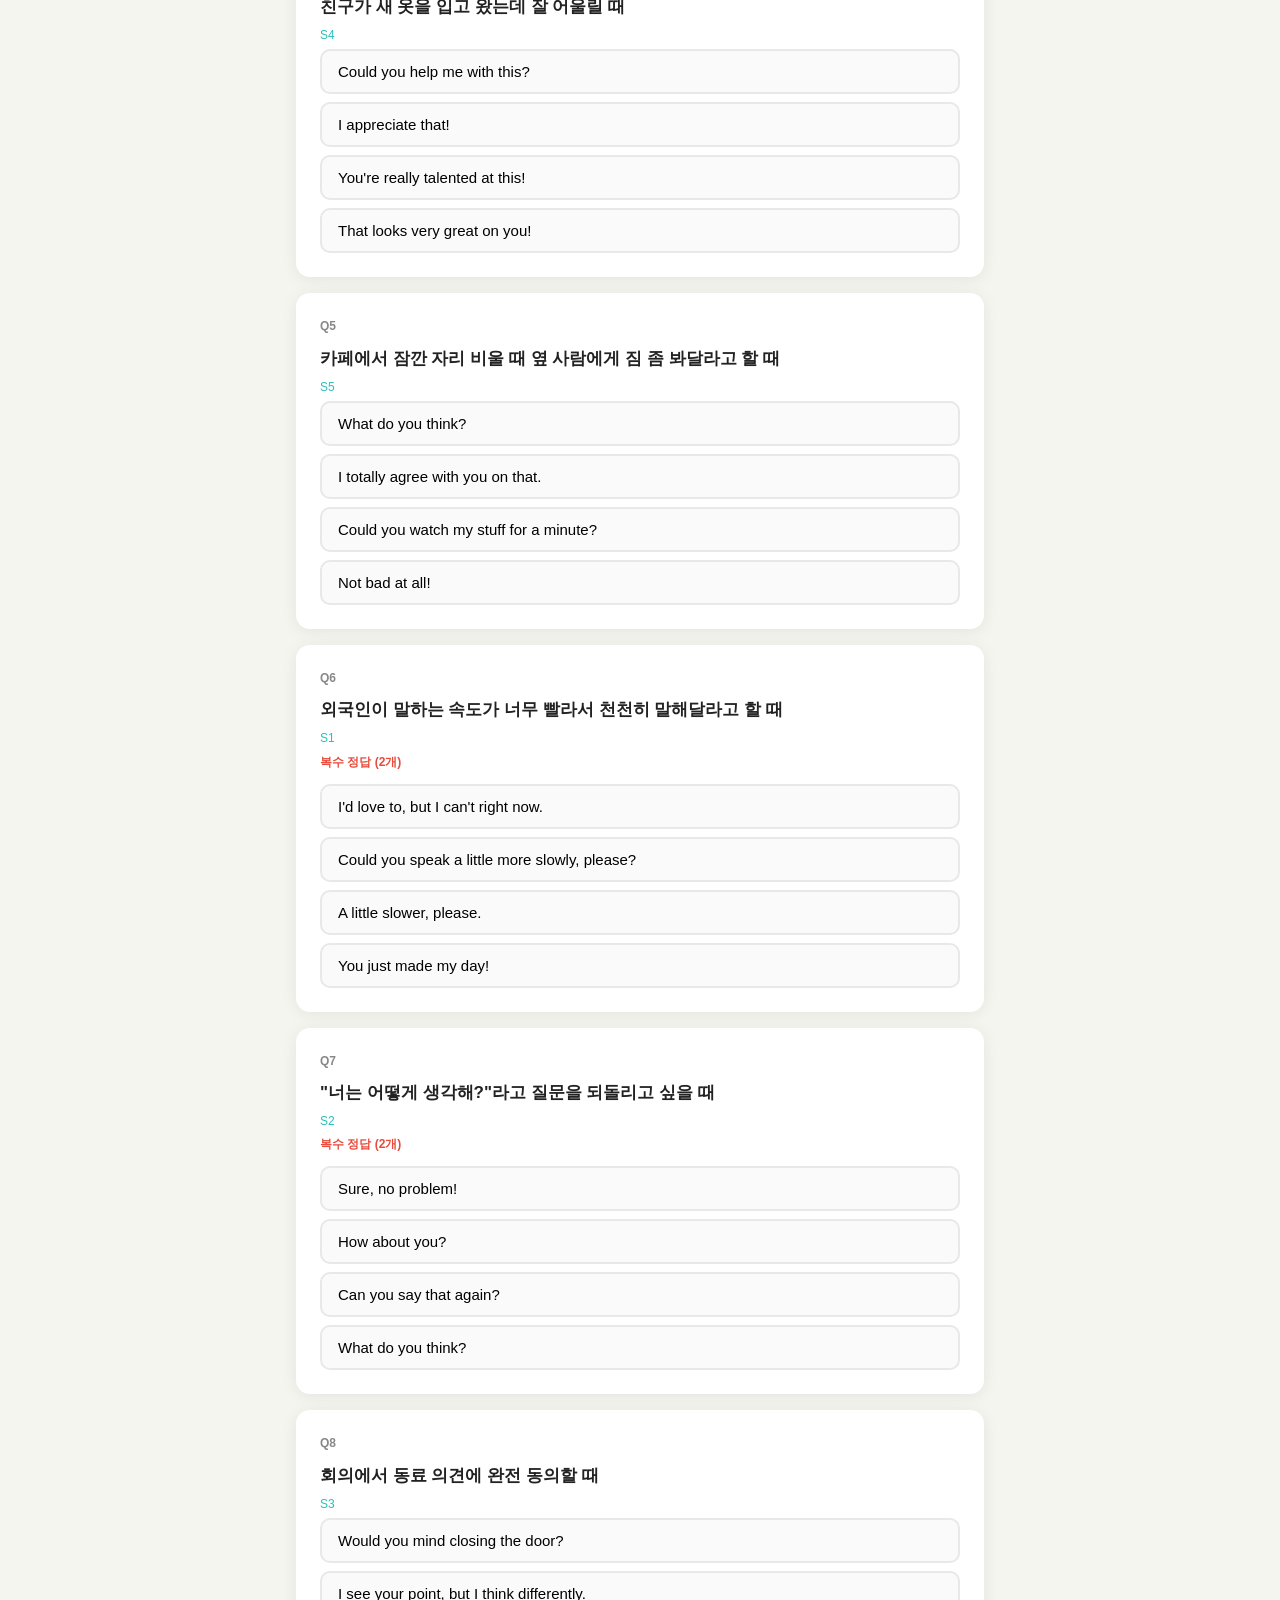
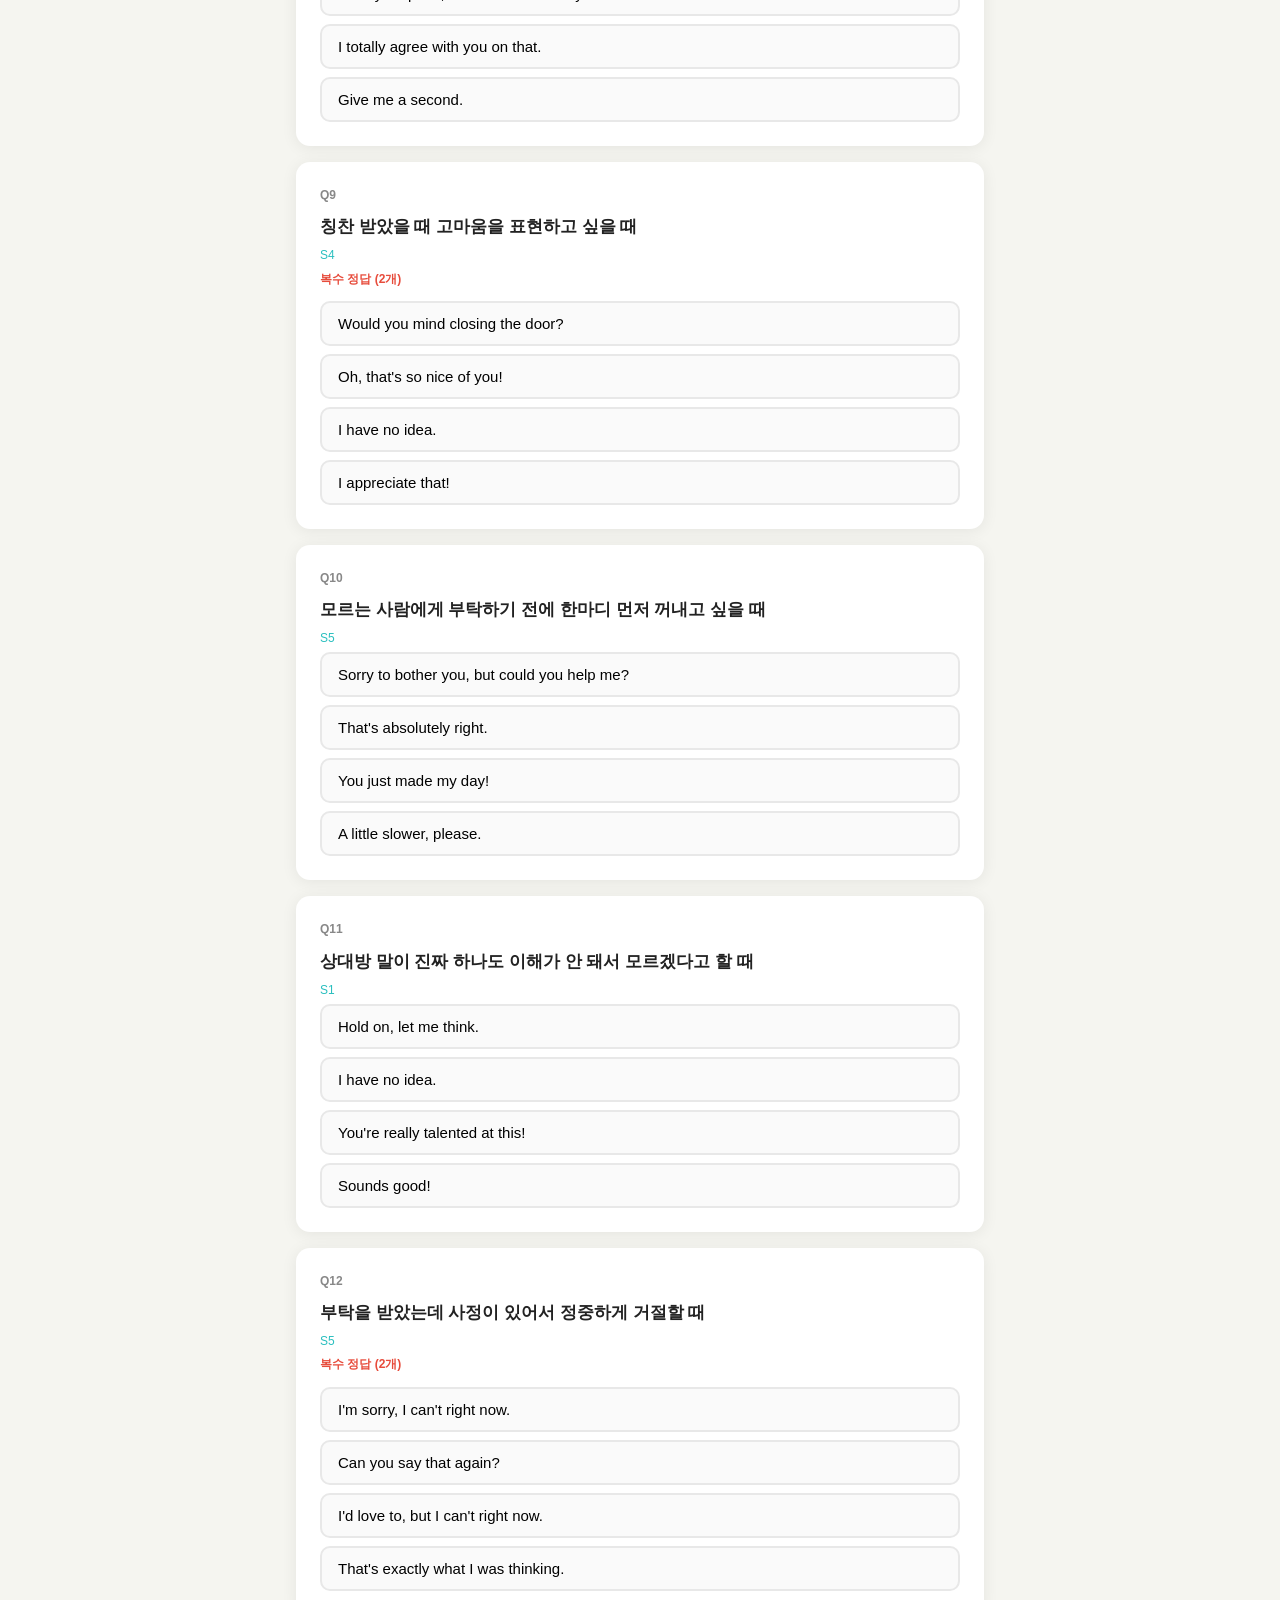
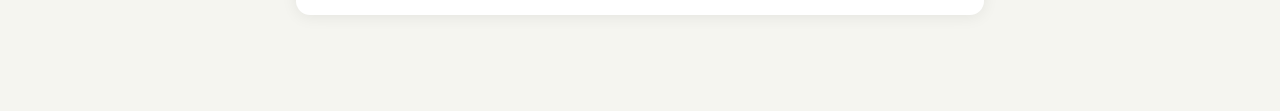
==== commit bf6da547: "refactor: review.html major update - Quiz: multi-answer support (5 questions), harder distractors - " ====
--- a/review.html
+++ b/review.html
@@ -33,6 +33,7 @@
 .nav__btn--active { border-color: var(--ac); color: var(--ac); background: #eafafa; }
 .nav__btn--done { border-color: var(--green); color: var(--green); background: #eafaf0; }
 .nav__btn:hover { border-color: var(--ac); }
+.nav__btn--locked { opacity: .4; pointer-events: none; }
 
 /* --- Part container --- */
 .part { display: none; }
@@ -48,13 +49,18 @@
 .quiz-card { background: var(--card); border-radius: var(--radius); padding: 24px; margin-bottom: 16px; box-shadow: var(--shadow); }
 .quiz-card__num { font-size: 12px; color: var(--gray); font-weight: 600; margin-bottom: 8px; }
 .quiz-card__q { font-size: 17px; font-weight: 700; margin-bottom: 6px; }
-.quiz-card__session { font-size: 12px; color: var(--ac); margin-bottom: 16px; }
+.quiz-card__session { font-size: 12px; color: var(--ac); margin-bottom: 4px; }
+.quiz-card__multi { font-size: 12px; color: var(--red); margin-bottom: 12px; font-weight: 600; }
 .quiz-opts { display: flex; flex-direction: column; gap: 8px; }
 .quiz-opt { padding: 12px 16px; border: 2px solid #e8e8e8; border-radius: 10px; background: #fafafa; font-size: 15px; cursor: pointer; transition: all .2s; text-align: left; }
 .quiz-opt:hover { border-color: var(--ac); background: #f0fafa; }
+.quiz-opt--selected { border-color: var(--ac); background: #e0f5f5; }
 .quiz-opt--correct { border-color: var(--green) !important; background: #eafaf0 !important; color: var(--green); font-weight: 600; }
 .quiz-opt--wrong { border-color: var(--red) !important; background: #fdeaea !important; color: var(--red); opacity: .7; }
+.quiz-opt--missed { border-color: var(--green) !important; background: #eafaf0 !important; color: var(--green); opacity: .6; }
 .quiz-opt--disabled { pointer-events: none; }
+.quiz-submit { margin-top: 10px; padding: 8px 20px; background: var(--ac); color: #fff; border: none; border-radius: 8px; font-size: 14px; font-weight: 600; cursor: pointer; display: none; }
+.quiz-submit:hover { background: var(--ac2); }
 
 /* --- Fill blank (Part 2) --- */
 .fill-card { background: var(--card); border-radius: var(--radius); padding: 24px; margin-bottom: 16px; box-shadow: var(--shadow); }
@@ -96,19 +102,20 @@
 
 /* --- Speed round (Part 4) --- */
 .speed-top { display: flex; justify-content: space-between; align-items: center; margin-bottom: 20px; }
-.speed-timer { font-size: 32px; font-weight: 800; font-variant-numeric: tabular-nums; }
-.speed-timer--warn { color: var(--red); }
+.speed-progress { font-size: 18px; font-weight: 700; color: var(--gray); }
 .speed-score { font-size: 18px; font-weight: 700; color: var(--ac); }
-.speed-card { background: var(--card); border-radius: var(--radius); padding: 32px; box-shadow: var(--shadow); text-align: center; min-height: 200px; display: flex; flex-direction: column; justify-content: center; align-items: center; }
+.speed-card { background: var(--card); border-radius: var(--radius); padding: 32px; box-shadow: var(--shadow); text-align: center; min-height: 220px; display: flex; flex-direction: column; justify-content: center; align-items: center; }
 .speed-card__session { font-size: 12px; color: var(--ac); margin-bottom: 8px; }
 .speed-card__q { font-size: 20px; font-weight: 700; margin-bottom: 24px; }
 .speed-card__input { width: 100%; max-width: 400px; padding: 12px 16px; border: 2px solid #e8e8e8; border-radius: 10px; font-size: 16px; text-align: center; outline: none; }
 .speed-card__input:focus { border-color: var(--ac); }
+.speed-card__input--correct { border-color: var(--green); background: #eafaf0; }
+.speed-card__input--wrong { border-color: var(--red); background: #fdeaea; }
 .speed-card__skip { margin-top: 12px; background: none; border: none; color: var(--gray); font-size: 14px; cursor: pointer; text-decoration: underline; }
-.speed-flash { position: fixed; top: 50%; left: 50%; transform: translate(-50%,-50%); font-size: 48px; font-weight: 800; pointer-events: none; animation: flashPop .6s ease forwards; z-index: 99; }
-.speed-flash--correct { color: var(--green); }
-.speed-flash--wrong { color: var(--red); }
-@keyframes flashPop { 0% { opacity:1; transform:translate(-50%,-50%) scale(1); } 100% { opacity:0; transform:translate(-50%,-70%) scale(1.3); } }
+.speed-card__answer { margin-top: 14px; font-size: 16px; font-weight: 600; color: var(--red); min-height: 24px; }
+.speed-card__btns { margin-top: 14px; display: flex; gap: 10px; }
+.speed-next-btn { padding: 10px 24px; background: var(--ac); color: #fff; border: none; border-radius: 10px; font-size: 14px; font-weight: 600; cursor: pointer; }
+.speed-next-btn:hover { background: var(--ac2); }
 
 /* --- Start / Result screen --- */
 .start-screen, .result-screen { text-align: center; padding: 40px 20px; }
@@ -116,10 +123,17 @@
 .start-btn:hover, .result-btn:hover { background: var(--ac2); }
 .result-screen h2 { font-size: 24px; margin-bottom: 8px; }
 .result-score { font-size: 48px; font-weight: 800; color: var(--ac); margin: 16px 0; }
-.result-breakdown { text-align: left; max-width: 400px; margin: 20px auto; }
-.result-row { display: flex; justify-content: space-between; padding: 8px 0; border-bottom: 1px solid #eee; font-size: 14px; }
-.result-row__label { color: var(--gray); }
-.result-row__val { font-weight: 700; }
+
+/* --- Wrong note (Part 5) --- */
+.wrong-card { background: var(--card); border-radius: var(--radius); padding: 20px; margin-bottom: 12px; box-shadow: var(--shadow); border-left: 4px solid var(--red); }
+.wrong-card__part { font-size: 12px; color: var(--ac); font-weight: 700; margin-bottom: 4px; }
+.wrong-card__q { font-size: 16px; font-weight: 700; margin-bottom: 8px; }
+.wrong-card__your { font-size: 14px; color: var(--red); margin-bottom: 4px; }
+.wrong-card__correct { font-size: 14px; color: var(--green); font-weight: 600; }
+.perfect-msg { text-align: center; padding: 60px 20px; }
+.perfect-msg__icon { font-size: 48px; margin-bottom: 16px; }
+.perfect-msg__title { font-size: 22px; font-weight: 800; margin-bottom: 8px; }
+.perfect-msg__sub { font-size: 15px; color: var(--gray); }
 
 /* --- Progress bar --- */
 .progress { height: 4px; background: #e8e8e8; border-radius: 4px; margin-bottom: 24px; overflow: hidden; }
@@ -147,26 +161,21 @@
     <button class="nav__btn nav__btn--active" data-part="0">상황 퀴즈</button>
     <button class="nav__btn" data-part="1">빈칸 채우기</button>
     <button class="nav__btn" data-part="2">대화 정렬</button>
-    <button class="nav__btn" data-part="3">스피드 라운드</button>
+    <button class="nav__btn" data-part="3">영작 라운드</button>
+    <button class="nav__btn nav__btn--locked" data-part="4">오답 노트</button>
   </div>
 
-  <!-- Part 1: Situation Quiz -->
   <div class="part part--active" id="part0"></div>
-
-  <!-- Part 2: Fill the Blank -->
   <div class="part" id="part1"></div>
-
-  <!-- Part 3: Conversation Sort -->
   <div class="part" id="part2"></div>
-
-  <!-- Part 4: Speed Round -->
   <div class="part" id="part3"></div>
+  <div class="part" id="part4"></div>
 </div>
 
 <div class="score-bar">
   <div class="score-inner">
     <div class="score-text" id="scoreText">0 / 0</div>
-    <button class="score-next" id="scoreNext">다음 파트 →</button>
+    <button class="score-next" id="scoreNext">다음 파트 &rarr;</button>
   </div>
 </div>
 
@@ -176,36 +185,36 @@
 
   // ============ DATA ============
   var quizData = [
-    { q: '카페 직원이 너무 빨리 말해서 못 알아들었을 때', session: 'S1', answer: 'Can you say that again?', opts: ['Can you say that again?', 'Good question.', 'That looks great on you!', 'Would you mind closing the door?'] },
-    { q: '갑자기 질문을 받았는데 바로 대답이 안 떠오를 때', session: 'S2', answer: 'Hmm, give me a second.', opts: ['I totally agree.', 'Hmm, give me a second.', 'Sorry to bother you, but...', 'I have no idea.'] },
-    { q: '친구 의견에 정중하게 반대하고 싶을 때', session: 'S3', answer: 'I see your point, but I think differently.', opts: ['Could you repeat that?', 'I see your point, but I think differently.', 'You\'re really talented at this!', 'Hold on, let me think.'] },
-    { q: '친구가 새 옷을 입고 왔는데 잘 어울릴 때', session: 'S4', answer: 'That looks very great on you!', opts: ['A little slower, please.', 'I\'d love to, but...', 'That looks very great on you!', 'What do you think?'] },
-    { q: '카페에서 잠깐 자리 비울 때 옆 사람에게 짐 좀 봐달라고 할 때', session: 'S5', answer: 'Could you watch my stuff for a minute?', opts: ['Could you watch my stuff for a minute?', 'Sounds good!', 'I\'m not really sure about that.', 'You just made my day!'] },
-    { q: '상대방이 한 말을 좀 더 천천히 말해달라고 할 때', session: 'S1', answer: 'A little slower, please.', opts: ['That\'s exactly what I was thinking.', 'A little slower, please.', 'I appreciate that!', 'Do me a favor.'] },
-    { q: '상대방의 질문을 되돌리고 싶을 때', session: 'S2', answer: 'What do you think?', opts: ['What do you think?', 'Sure, no problem!', 'Not bad at all!', 'I definitely disagree on that.'] },
-    { q: '회의에서 팀원 의견에 완전히 동의할 때', session: 'S3', answer: 'I totally agree with you on that.', opts: ['Could you help me with this?', 'I have no idea.', 'I totally agree with you on that.', 'Really? What makes you say that?'] },
-    { q: '누군가 칭찬해줬을 때 자연스럽게 반응하기', session: 'S4', answer: 'Oh, that\'s so nice of you!', opts: ['If you don\'t mind...', 'Oh, that\'s so nice of you!', 'I\'m not sure I agree with that.', 'Can you say that again?'] },
-    { q: '부탁하기 전에 쿠션 한마디 던지고 싶을 때', session: 'S5', answer: 'Sorry to bother you, but...', opts: ['Good question. Let me think about that.', 'That means a lot.', 'Sorry to bother you, but...', 'Sounds good!'] },
-    { q: '외국인이 말한 게 하나도 이해 안 될 때', session: 'S1', answer: 'I have no idea.', opts: ['I have no idea.', 'How about you?', 'That\'s absolutely right.', 'I hate to ask, but...'] },
-    { q: '부탁을 받았는데 흔쾌히 수락할 때', session: 'S5', answer: 'Sure, no problem!', opts: ['Hold on, let me think.', 'Sure, no problem!', 'I\'m not really sure about that.', 'That looks very great on you!'] },
+    { q: '카페 직원이 뭐라 했는데 아예 못 들었을 때', session: 'S1', answers: ['Can you say that again?', 'Could you repeat that?'], opts: ['Can you say that again?', 'Could you repeat that?', 'Good question. Let me think about that.', 'I totally agree with you on that.'] },
+    { q: '갑자기 질문을 받았는데 바로 대답이 안 떠오를 때', session: 'S2', answers: ['Hmm, give me a second.'], opts: ['Hmm, give me a second.', 'I have no idea.', 'That looks very great on you!', 'A little slower, please.'] },
+    { q: '친구가 "이 식당 별로야"라고 했는데 나는 생각이 다를 때', session: 'S3', answers: ['I see your point, but I think differently.'], opts: ['I see your point, but I think differently.', "That's exactly what I was thinking.", 'Sounds good!', 'How about you?'] },
+    { q: '친구가 새 옷을 입고 왔는데 잘 어울릴 때', session: 'S4', answers: ['That looks very great on you!'], opts: ['That looks very great on you!', "You're really talented at this!", 'I appreciate that!', 'Could you help me with this?'] },
+    { q: '카페에서 잠깐 자리 비울 때 옆 사람에게 짐 좀 봐달라고 할 때', session: 'S5', answers: ['Could you watch my stuff for a minute?'], opts: ['Could you watch my stuff for a minute?', 'I totally agree with you on that.', 'Not bad at all!', 'What do you think?'] },
+    { q: '외국인이 말하는 속도가 너무 빨라서 천천히 말해달라고 할 때', session: 'S1', answers: ['A little slower, please.', 'Could you speak a little more slowly, please?'], opts: ['A little slower, please.', 'Could you speak a little more slowly, please?', "I'd love to, but I can't right now.", 'You just made my day!'] },
+    { q: '"너는 어떻게 생각해?"라고 질문을 되돌리고 싶을 때', session: 'S2', answers: ['What do you think?', 'How about you?'], opts: ['What do you think?', 'How about you?', 'Can you say that again?', 'Sure, no problem!'] },
+    { q: '회의에서 동료 의견에 완전 동의할 때', session: 'S3', answers: ['I totally agree with you on that.'], opts: ['I totally agree with you on that.', 'I see your point, but I think differently.', 'Give me a second.', 'Would you mind closing the door?'] },
+    { q: '칭찬 받았을 때 고마움을 표현하고 싶을 때', session: 'S4', answers: ["Oh, that's so nice of you!", 'I appreciate that!'], opts: ["Oh, that's so nice of you!", 'I appreciate that!', 'I have no idea.', 'Would you mind closing the door?'] },
+    { q: '모르는 사람에게 부탁하기 전에 한마디 먼저 꺼내고 싶을 때', session: 'S5', answers: ['Sorry to bother you, but could you help me?'], opts: ['Sorry to bother you, but could you help me?', "That's absolutely right.", 'A little slower, please.', 'You just made my day!'] },
+    { q: '상대방 말이 진짜 하나도 이해가 안 돼서 모르겠다고 할 때', session: 'S1', answers: ['I have no idea.'], opts: ['I have no idea.', "You're really talented at this!", 'Sounds good!', 'Hold on, let me think.'] },
+    { q: '부탁을 받았는데 사정이 있어서 정중하게 거절할 때', session: 'S5', answers: ["I'd love to, but I can't right now.", "I'm sorry, I can't right now."], opts: ["I'd love to, but I can't right now.", "I'm sorry, I can't right now.", "That's exactly what I was thinking.", 'Can you say that again?'] },
   ];
 
   var fillData = [
-    { context: 'S1 — 못 들었을 때', sentence: 'Can you _____ that again?', blank: 'say', hint: 's' },
-    { context: 'S2 — 시간 벌기', sentence: 'Good question. Let me _____ about that.', blank: 'think', hint: 't' },
-    { context: 'S3 — 정중한 반대', sentence: 'I see your _____, but I think differently.', blank: 'point', hint: 'p' },
-    { context: 'S4 — 칭찬하기', sentence: "You're really _____ at this!", blank: 'talented', hint: 't' },
-    { context: 'S5 — 부탁하기', sentence: 'Would you _____ closing the door?', blank: 'mind', hint: 'm' },
-    { context: 'S1 — 천천히 말해달라고', sentence: 'A little _____, please.', blank: 'slower', hint: 's' },
-    { context: 'S2 — 질문 되돌리기', sentence: "I'm not sure. What would you _____?", blank: 'do', hint: 'd' },
-    { context: 'S3 — 강한 동의', sentence: "That's _____ right!", blank: 'absolutely', hint: 'a' },
-    { context: 'S4 — 칭찬 받기', sentence: 'You just made my _____!', blank: 'day', hint: 'd' },
-    { context: 'S5 — 쿠션 표현', sentence: 'I _____ to ask, but...', blank: 'hate', hint: 'h' },
+    { context: 'S1', sentence: 'Can you _____ that again?', blank: 'say', hint: 's' },
+    { context: 'S2', sentence: 'Good question. Let me _____ about that.', blank: 'think', hint: 't' },
+    { context: 'S3', sentence: 'I see your _____, but I think differently.', blank: 'point', hint: 'p' },
+    { context: 'S4', sentence: "You're really _____ at this!", blank: 'talented', hint: 't' },
+    { context: 'S5', sentence: 'Would you _____ closing the door?', blank: 'mind', hint: 'm' },
+    { context: 'S1', sentence: 'A little _____, please.', blank: 'slower', hint: 's' },
+    { context: 'S2', sentence: "I'm not sure. What would you _____?", blank: 'do', hint: 'd' },
+    { context: 'S3', sentence: "That's _____ right!", blank: 'absolutely', hint: 'a' },
+    { context: 'S4', sentence: 'You just made my _____!', blank: 'day', hint: 'd' },
+    { context: 'S5', sentence: 'I _____ to ask, but could you do me a favor?', blank: 'hate', hint: 'h' },
   ];
 
   var convData = [
     {
-      situation: '카페에서 — 주문이 안 들려서 다시 물어보고, 생각할 시간을 번 뒤 주문하기',
+      situation: '카페에서 주문이 안 들려서 다시 물어보고, 생각할 시간을 번 뒤 주문하기',
       correct: [
         { role: 'A', text: 'What can I get for you today?' },
         { role: 'B', text: 'Can you say that again? A little slower, please.' },
@@ -234,43 +243,46 @@
   ];
 
   var speedData = [
-    { q: '다시 말해줄래?', a: ['can you say that again', 'could you say that again', 'could you repeat that'], session: 'S1' },
-    { q: '좀 천천히요', a: ['a little slower please', 'a little slower, please'], session: 'S1' },
-    { q: '잘 모르겠어요', a: ["i have no idea", "i'm not really sure about that", "i'm not sure"], session: 'S1' },
-    { q: '좋은 질문이네요, 생각 좀 할게요', a: ['good question let me think about that', 'good question. let me think about that'], session: 'S2' },
-    { q: '잠깐만요', a: ['give me a second', 'hmm give me a second', 'hold on let me think', 'hold on, let me think'], session: 'S2' },
-    { q: '너는 어떻게 생각해?', a: ['what do you think', 'how about you'], session: 'S2' },
-    { q: '완전 동의해!', a: ['i totally agree', 'i totally agree with you on that', 'sounds good'], session: 'S3' },
-    { q: '네 말은 이해하지만 생각이 달라', a: ['i see your point but i think differently', 'i see your point, but i think differently'], session: 'S3' },
-    { q: '너한테 진짜 잘 어울린다!', a: ['that looks very great on you', 'that looks great on you'], session: 'S4' },
-    { q: '너 이거 진짜 잘한다!', a: ["you're really talented at this", "you're really good at this", 'youre really talented at this'], session: 'S4' },
-    { q: '와 정말 고마워요!', a: ['i appreciate that', "that's so nice of you", "oh that's so nice of you"], session: 'S4' },
-    { q: '이것 좀 도와주실 수 있으세요?', a: ['could you help me with this', 'do you think you could give me a hand'], session: 'S5' },
-    { q: '귀찮게 해서 죄송한데...', a: ['sorry to bother you but', 'sorry to bother you, but', 'i hate to ask but', 'i hate to ask, but'], session: 'S5' },
-    { q: '그럼요, 문제없어요!', a: ['sure no problem', 'sure, no problem'], session: 'S5' },
-    { q: '그러고 싶지만...', a: ["i'd love to but", "i'd love to, but", "id love to but"], session: 'S5' },
+    { q: '다시 말해줄래?', a: ['can you say that again', 'could you say that again', 'could you repeat that'], display: 'Can you say that again?', session: 'S1' },
+    { q: '좀 천천히요', a: ['a little slower please', 'a little slower, please', 'could you speak a little more slowly please'], display: 'A little slower, please.', session: 'S1' },
+    { q: '잘 모르겠어요', a: ['i have no idea', "i'm not really sure about that", "i'm not sure"], display: 'I have no idea.', session: 'S1' },
+    { q: '좋은 질문이네요, 생각 좀 할게요', a: ['good question let me think about that', 'good question. let me think about that'], display: 'Good question. Let me think about that.', session: 'S2' },
+    { q: '잠깐만요', a: ['give me a second', 'hmm give me a second', 'hold on let me think', 'hold on, let me think'], display: 'Hmm, give me a second.', session: 'S2' },
+    { q: '너는 어떻게 생각해?', a: ['what do you think', 'how about you'], display: 'What do you think?', session: 'S2' },
+    { q: '완전 동의해!', a: ['i totally agree', 'i totally agree with you on that', 'sounds good'], display: 'I totally agree with you on that.', session: 'S3' },
+    { q: '네 말은 이해하지만 생각이 달라', a: ['i see your point but i think differently', 'i see your point, but i think differently'], display: 'I see your point, but I think differently.', session: 'S3' },
+    { q: '너한테 진짜 잘 어울린다!', a: ['that looks very great on you', 'that looks great on you'], display: 'That looks very great on you!', session: 'S4' },
+    { q: '너 이거 진짜 잘한다!', a: ["you're really talented at this", "you're really good at this", 'youre really talented at this'], display: "You're really talented at this!", session: 'S4' },
+    { q: '와 정말 고마워요!', a: ['i appreciate that', "that's so nice of you", "oh that's so nice of you"], display: 'I appreciate that!', session: 'S4' },
+    { q: '이것 좀 도와주실 수 있으세요?', a: ['could you help me with this', 'do you think you could give me a hand'], display: 'Could you help me with this?', session: 'S5' },
+    { q: '귀찮게 해서 죄송한데, 부탁 하나만 할게요', a: ['sorry to bother you but could you do me a favor', 'sorry to bother you but', 'i hate to ask but could you do me a favor', 'sorry to bother you, but could you do me a favor'], display: 'Sorry to bother you, but could you do me a favor?', session: 'S5' },
+    { q: '그럼요, 문제없어요!', a: ['sure no problem', 'sure, no problem'], display: 'Sure, no problem!', session: 'S5' },
+    { q: '그러고 싶지만, 지금은 안 돼요', a: ["i'd love to but i can't right now", "i'd love to, but i can't right now", "id love to but i cant right now", "i'm sorry i can't right now"], display: "I'd love to, but I can't right now.", session: 'S5' },
   ];
 
   // ============ STATE ============
   var currentPart = 0;
-  var scores = [0, 0, 0, 0];
-  var totals = [quizData.length, fillData.length, convData.length, 0];
-  var partDone = [false, false, false, false];
+  var scores = [0, 0, 0, 0, 0];
+  var totals = [quizData.length, fillData.length, convData.length, speedData.length, 0];
+  var partDone = [false, false, false, false, false];
+  var wrongItems = [];
 
   var navBtns = document.querySelectorAll('.nav__btn');
-  var parts = [document.getElementById('part0'), document.getElementById('part1'), document.getElementById('part2'), document.getElementById('part3')];
+  var parts = [document.getElementById('part0'), document.getElementById('part1'), document.getElementById('part2'), document.getElementById('part3'), document.getElementById('part4')];
   var scoreText = document.getElementById('scoreText');
   var scoreNext = document.getElementById('scoreNext');
 
   // ============ NAV ============
   navBtns.forEach(function (btn) {
     btn.addEventListener('click', function () {
-      switchPart(parseInt(btn.dataset.part));
+      var idx = parseInt(btn.dataset.part);
+      if (btn.classList.contains('nav__btn--locked')) return;
+      switchPart(idx);
     });
   });
 
   scoreNext.addEventListener('click', function () {
-    if (currentPart < 3) switchPart(currentPart + 1);
+    if (currentPart < 4) switchPart(currentPart + 1);
   });
 
   function switchPart(idx) {
@@ -282,67 +294,136 @@
       p.classList.toggle('part--active', i === idx);
     });
     updateScore();
-    scoreNext.style.display = idx === 3 ? 'none' : '';
+    scoreNext.style.display = (idx >= 3) ? 'none' : '';
   }
 
   function updateScore() {
-    var t = totals[currentPart];
-    if (currentPart === 3 && !partDone[3]) {
+    if (currentPart === 4) {
+      scoreText.textContent = wrongItems.length > 0 ? wrongItems.length + '개 오답' : '전부 정답!';
+    } else if (currentPart === 3 && !partDone[3]) {
       scoreText.textContent = '준비됨';
     } else {
-      scoreText.textContent = scores[currentPart] + ' / ' + t + ' 정답';
-    }
-    if (partDone[currentPart] && currentPart < 3) {
+      scoreText.textContent = scores[currentPart] + ' / ' + totals[currentPart] + ' 정답';
+    }
+    if (partDone[currentPart] && currentPart < 4) {
       navBtns[currentPart].classList.add('nav__btn--done');
     }
-  }
-
-  // ============ PART 1: QUIZ ============
+    checkUnlockWrongNote();
+  }
+
+  function checkUnlockWrongNote() {
+    if (partDone[0] && partDone[1] && partDone[2] && partDone[3]) {
+      navBtns[4].classList.remove('nav__btn--locked');
+      if (!partDone[4]) {
+        partDone[4] = true;
+        buildWrongNote();
+      }
+    }
+  }
+
+  // ============ PART 1: QUIZ (multi-answer support) ============
   function buildQuiz() {
     var html = '<div class="part__header"><div class="part__num">PART 1</div><div class="part__title">상황 퀴즈</div><div class="part__desc">상황에 맞는 영어 표현을 골라보세요</div></div><div class="progress"><div class="progress__bar" id="quizProgress"></div></div>';
     var answered = 0;
 
     quizData.forEach(function (item, qi) {
+      var isMulti = item.answers.length > 1;
       var shuffled = shuffle(item.opts.slice());
-      html += '<div class="quiz-card" id="qc' + qi + '"><div class="quiz-card__num">Q' + (qi + 1) + '</div><div class="quiz-card__q">' + item.q + '</div><div class="quiz-card__session">' + item.session + '</div><div class="quiz-opts">';
-      shuffled.forEach(function (opt, oi) {
+      html += '<div class="quiz-card" id="qc' + qi + '"><div class="quiz-card__num">Q' + (qi + 1) + '</div><div class="quiz-card__q">' + item.q + '</div><div class="quiz-card__session">' + item.session + '</div>';
+      if (isMulti) html += '<div class="quiz-card__multi">복수 정답 (' + item.answers.length + '개)</div>';
+      html += '<div class="quiz-opts">';
+      shuffled.forEach(function (opt) {
         html += '<button class="quiz-opt" data-qi="' + qi + '" data-val="' + escHtml(opt) + '">' + opt + '</button>';
       });
-      html += '</div></div>';
+      html += '</div>';
+      if (isMulti) html += '<button class="quiz-submit" data-qi="' + qi + '">제출</button>';
+      html += '</div>';
     });
 
     parts[0].innerHTML = html;
 
+    // Single-answer: click to answer
+    // Multi-answer: click to select, then submit
     parts[0].querySelectorAll('.quiz-opt').forEach(function (btn) {
       btn.addEventListener('click', function () {
         var qi = parseInt(btn.dataset.qi);
         var card = document.getElementById('qc' + qi);
         if (card.dataset.done) return;
-        card.dataset.done = '1';
-
-        var val = btn.dataset.val;
-        var correct = quizData[qi].answer;
-        var allOpts = card.querySelectorAll('.quiz-opt');
-
-        allOpts.forEach(function (o) {
-          o.classList.add('quiz-opt--disabled');
-          if (o.dataset.val === correct) o.classList.add('quiz-opt--correct');
+        var item = quizData[qi];
+        var isMulti = item.answers.length > 1;
+
+        if (isMulti) {
+          btn.classList.toggle('quiz-opt--selected');
+          var submitBtn = card.querySelector('.quiz-submit');
+          var selected = card.querySelectorAll('.quiz-opt--selected');
+          submitBtn.style.display = selected.length > 0 ? '' : 'none';
+        } else {
+          finishQuizCard(qi, [btn.dataset.val]);
+        }
+      });
+    });
+
+    parts[0].querySelectorAll('.quiz-submit').forEach(function (btn) {
+      btn.addEventListener('click', function () {
+        var qi = parseInt(btn.dataset.qi);
+        var card = document.getElementById('qc' + qi);
+        if (card.dataset.done) return;
+        var selected = Array.prototype.slice.call(card.querySelectorAll('.quiz-opt--selected')).map(function (o) { return o.dataset.val; });
+        finishQuizCard(qi, selected);
+      });
+    });
+
+    function finishQuizCard(qi, selected) {
+      var card = document.getElementById('qc' + qi);
+      card.dataset.done = '1';
+      var item = quizData[qi];
+      var allOpts = card.querySelectorAll('.quiz-opt');
+      var submitBtn = card.querySelector('.quiz-submit');
+      if (submitBtn) submitBtn.style.display = 'none';
+
+      var correctSet = {};
+      item.answers.forEach(function (a) { correctSet[a] = true; });
+      var selectedSet = {};
+      selected.forEach(function (s) { selectedSet[s] = true; });
+
+      var allCorrect = true;
+      // Check: did they select exactly the right ones?
+      item.answers.forEach(function (a) {
+        if (!selectedSet[a]) allCorrect = false;
+      });
+      selected.forEach(function (s) {
+        if (!correctSet[s]) allCorrect = false;
+      });
+
+      allOpts.forEach(function (o) {
+        o.classList.remove('quiz-opt--selected');
+        o.classList.add('quiz-opt--disabled');
+        var val = o.dataset.val;
+        if (correctSet[val] && selectedSet[val]) {
+          o.classList.add('quiz-opt--correct');
+        } else if (correctSet[val] && !selectedSet[val]) {
+          o.classList.add('quiz-opt--missed');
+        } else if (!correctSet[val] && selectedSet[val]) {
+          o.classList.add('quiz-opt--wrong');
+        }
+      });
+
+      if (allCorrect) {
+        scores[0]++;
+      } else {
+        wrongItems.push({
+          part: 'PART 1 상황 퀴즈',
+          q: item.q,
+          yourAnswer: selected.join(', ') || '(선택 안 함)',
+          correct: item.answers.join(', ')
         });
-
-        if (val === correct) {
-          scores[0]++;
-        } else {
-          btn.classList.add('quiz-opt--wrong');
-        }
-
-        answered++;
-        document.getElementById('quizProgress').style.width = (answered / quizData.length * 100) + '%';
-        updateScore();
-
-        if (answered === quizData.length) partDone[0] = true;
-        updateScore();
-      });
-    });
+      }
+
+      answered++;
+      document.getElementById('quizProgress').style.width = (answered / quizData.length * 100) + '%';
+      if (answered === quizData.length) partDone[0] = true;
+      updateScore();
+    }
   }
 
   // ============ PART 2: FILL BLANK ============
@@ -354,7 +435,7 @@
       var display = item.sentence.replace('_____', '<span class="blank" id="blank' + fi + '">' + item.blank + '</span>');
       html += '<div class="fill-card" id="fc' + fi + '"><div class="fill-card__num">Q' + (fi + 1) + '</div><div class="fill-card__context">' + item.context + '</div><div class="fill-card__q">' + display + '</div>';
       html += '<div class="fill-row"><input class="fill-input" id="fi' + fi + '" placeholder="빈칸에 들어갈 단어" autocomplete="off" autocapitalize="off"><button class="fill-btn" data-fi="' + fi + '">확인</button></div>';
-      html += '<div class="fill-hint" data-fi="' + fi + '">💡 힌트 보기</div>';
+      html += '<div class="fill-hint" data-fi="' + fi + '">힌트 보기</div>';
       html += '<div class="fill-result" id="fr' + fi + '"></div></div>';
     });
 
@@ -366,17 +447,14 @@
 
     parts[1].querySelectorAll('.fill-input').forEach(function (inp) {
       inp.addEventListener('keydown', function (e) {
-        if (e.key === 'Enter') {
-          var fi = parseInt(inp.id.replace('fi', ''));
-          checkFill(fi);
-        }
+        if (e.key === 'Enter') checkFill(parseInt(inp.id.replace('fi', '')));
       });
     });
 
     parts[1].querySelectorAll('.fill-hint').forEach(function (hint) {
       hint.addEventListener('click', function () {
         var fi = parseInt(hint.dataset.fi);
-        hint.textContent = '힌트: 첫 글자는 "' + fillData[fi].hint + '"';
+        hint.textContent = '첫 글자: ' + fillData[fi].hint;
       });
     });
 
@@ -396,11 +474,17 @@
         scores[1]++;
         input.classList.add('fill-input--correct');
         result.className = 'fill-result fill-result--correct';
-        result.textContent = '정답! ✓';
+        result.textContent = '정답!';
       } else {
         input.classList.add('fill-input--wrong');
         result.className = 'fill-result fill-result--wrong';
         result.textContent = '정답: ' + fillData[fi].blank;
+        wrongItems.push({
+          part: 'PART 2 빈칸 채우기',
+          q: fillData[fi].sentence.replace('_____', '______'),
+          yourAnswer: val || '(미입력)',
+          correct: fillData[fi].blank
+        });
       }
 
       blank.classList.add('blank--revealed');
@@ -416,6 +500,7 @@
   // ============ PART 3: CONVERSATION SORT ============
   function buildConv() {
     var html = '<div class="part__header"><div class="part__num">PART 3</div><div class="part__title">대화 정렬</div><div class="part__desc">대화 순서를 맞게 드래그해서 정렬하세요</div></div>';
+    var convAnswered = 0;
 
     convData.forEach(function (conv, ci) {
       var shuffled = shuffle(conv.correct.map(function (line, li) {
@@ -431,7 +516,6 @@
 
     parts[2].innerHTML = html;
 
-    // Drag and drop
     convData.forEach(function (conv, ci) {
       var container = document.getElementById('cl' + ci);
       var dragEl = null;
@@ -469,13 +553,11 @@
         container.querySelectorAll('.conv-line').forEach(function (l) { l.classList.remove('over'); });
       });
 
-      // Touch drag support
+      // Touch
       var touchEl = null;
-      var touchClone = null;
       container.addEventListener('touchstart', function (e) {
         touchEl = e.target.closest('.conv-line');
-        if (!touchEl) return;
-        touchEl.classList.add('dragging');
+        if (touchEl) touchEl.classList.add('dragging');
       }, { passive: true });
       container.addEventListener('touchmove', function (e) {
         if (!touchEl) return;
@@ -505,7 +587,6 @@
       });
     });
 
-    // Check buttons
     parts[2].querySelectorAll('.conv-check').forEach(function (btn) {
       btn.addEventListener('click', function () {
         var ci = parseInt(btn.dataset.ci);
@@ -515,8 +596,10 @@
 
         var lines = document.getElementById('cl' + ci).querySelectorAll('.conv-line');
         var allCorrect = true;
+        var userOrder = [];
         lines.forEach(function (line, li) {
           var orig = parseInt(line.dataset.orig);
+          userOrder.push(line.querySelector('.conv-line__text').textContent);
           if (orig === li) {
             line.classList.add('conv-line--correct');
           } else {
@@ -528,14 +611,17 @@
         var result = document.getElementById('cr' + ci);
         if (allCorrect) {
           scores[2]++;
-          result.className = 'conv-result';
           result.style.color = 'var(--green)';
-          result.textContent = '완벽해요! ✓';
+          result.textContent = '완벽해요!';
         } else {
-          result.className = 'conv-result';
           result.style.color = 'var(--red)';
           result.textContent = '순서를 확인해보세요';
-          // Show correct order after 1.5s
+          wrongItems.push({
+            part: 'PART 3 대화 정렬',
+            q: convData[ci].situation,
+            yourAnswer: userOrder.join(' → '),
+            correct: convData[ci].correct.map(function (l) { return l.text; }).join(' → ')
+          });
           setTimeout(function () {
             var container = document.getElementById('cl' + ci);
             var sorted = Array.prototype.slice.call(lines).sort(function (a, b) {
@@ -548,57 +634,40 @@
             });
             result.textContent = '정답 순서로 정렬했어요';
             result.style.color = 'var(--ac)';
-          }, 1500);
+          }, 2000);
         }
 
         btn.disabled = true;
         btn.style.background = '#ccc';
-        partDone[2] = true;
+        convAnswered++;
+        if (convAnswered === convData.length) partDone[2] = true;
         updateScore();
       });
     });
   }
 
-  // ============ PART 4: SPEED ROUND ============
+  // ============ PART 4: 영작 라운드 (no timer, 15 questions) ============
   function buildSpeed() {
-    var html = '<div class="part__header"><div class="part__num">PART 4</div><div class="part__title">스피드 라운드</div><div class="part__desc">60초 안에 최대한 많이 맞추세요!</div></div>';
-    html += '<div class="start-screen" id="speedStart"><p style="font-size:15px;color:var(--gray);margin-bottom:8px;">한국어를 보고 영어로 입력하세요.<br>정확하지 않아도 비슷하면 정답!</p><button class="start-btn" id="speedStartBtn">시작하기</button></div>';
-    html += '<div id="speedGame" style="display:none"><div class="speed-top"><div class="speed-timer" id="speedTimer">60</div><div class="speed-score" id="speedScore">0 / ' + speedData.length + '</div></div>';
-    html += '<div class="speed-card" id="speedCard"><div class="speed-card__session" id="speedSession"></div><div class="speed-card__q" id="speedQ"></div><input class="speed-card__input" id="speedInput" autocomplete="off" autocapitalize="off" placeholder="영어로 입력"><button class="speed-card__skip" id="speedSkip">모르겠어요 → 넘기기</button></div></div>';
+    var html = '<div class="part__header"><div class="part__num">PART 4</div><div class="part__title">영작 라운드</div><div class="part__desc">한국어를 보고 영어로 써보세요 (15문제)</div></div>';
+    html += '<div id="speedGame"><div class="speed-top"><div class="speed-progress" id="speedProgress">1 / ' + speedData.length + '</div><div class="speed-score" id="speedScore">0점</div></div>';
+    html += '<div class="speed-card" id="speedCard"><div class="speed-card__session" id="speedSession"></div><div class="speed-card__q" id="speedQ"></div><input class="speed-card__input" id="speedInput" autocomplete="off" autocapitalize="off" placeholder="영어로 입력"><div class="speed-card__answer" id="speedAnswer"></div><div class="speed-card__btns" id="speedBtns"><button class="fill-btn" id="speedSubmit">확인</button><button class="speed-card__skip" id="speedSkip">모르겠어요</button></div></div></div>';
     html += '<div class="result-screen" id="speedResult" style="display:none"></div>';
 
     parts[3].innerHTML = html;
     totals[3] = speedData.length;
 
-    var timer, timeLeft, speedIdx, speedAnswered;
-    var pool;
-
-    document.getElementById('speedStartBtn').addEventListener('click', startSpeed);
-
-    function startSpeed() {
-      document.getElementById('speedStart').style.display = 'none';
-      document.getElementById('speedGame').style.display = '';
-      document.getElementById('speedResult').style.display = 'none';
-
-      timeLeft = 60;
-      speedIdx = 0;
-      speedAnswered = 0;
-      scores[3] = 0;
-      pool = shuffle(speedData.slice());
-
-      showSpeedCard();
-      updateScore();
-
-      timer = setInterval(function () {
-        timeLeft--;
-        var el = document.getElementById('speedTimer');
-        el.textContent = timeLeft;
-        if (timeLeft <= 10) el.classList.add('speed-timer--warn');
-        if (timeLeft <= 0) endSpeed();
-      }, 1000);
-
-      document.getElementById('speedInput').focus();
-    }
+    var speedIdx = 0;
+    var pool = shuffle(speedData.slice());
+
+    showSpeedCard();
+
+    document.getElementById('speedSubmit').addEventListener('click', checkSpeed);
+    document.getElementById('speedInput').addEventListener('keydown', function (e) {
+      if (e.key === 'Enter') checkSpeed();
+    });
+    document.getElementById('speedSkip').addEventListener('click', function () {
+      skipSpeed();
+    });
 
     function showSpeedCard() {
       if (speedIdx >= pool.length) { endSpeed(); return; }
@@ -607,25 +676,20 @@
       document.getElementById('speedQ').textContent = item.q;
       document.getElementById('speedInput').value = '';
       document.getElementById('speedInput').className = 'speed-card__input';
+      document.getElementById('speedAnswer').textContent = '';
+      document.getElementById('speedSubmit').style.display = '';
+      document.getElementById('speedSkip').style.display = '';
+      document.getElementById('speedProgress').textContent = (speedIdx + 1) + ' / ' + pool.length;
+      document.getElementById('speedInput').disabled = false;
       document.getElementById('speedInput').focus();
-    }
-
-    document.getElementById('speedInput').addEventListener('keydown', function (e) {
-      if (e.key === 'Enter') {
-        checkSpeed();
-      }
-    });
-
-    document.getElementById('speedSkip').addEventListener('click', function () {
-      showFlash('✗', false);
-      speedIdx++;
-      speedAnswered++;
-      document.getElementById('speedScore').textContent = scores[3] + ' / ' + speedAnswered;
-      showSpeedCard();
-    });
+      // Remove any existing next button
+      var oldNext = document.getElementById('speedNextBtn');
+      if (oldNext) oldNext.remove();
+    }
 
     function checkSpeed() {
       var input = document.getElementById('speedInput');
+      if (input.disabled) return;
       var val = input.value.trim().toLowerCase().replace(/[?.!,]/g, '');
       if (!val) return;
 
@@ -634,60 +698,116 @@
         return normalize(val) === normalize(ans) || normalize(ans).indexOf(normalize(val)) !== -1 || normalize(val).indexOf(normalize(ans)) !== -1;
       });
 
+      input.disabled = true;
+      document.getElementById('speedSubmit').style.display = 'none';
+      document.getElementById('speedSkip').style.display = 'none';
+
+      var answerEl = document.getElementById('speedAnswer');
       if (isCorrect) {
         scores[3]++;
-        showFlash('✓', true);
+        input.classList.add('speed-card__input--correct');
+        answerEl.style.color = 'var(--green)';
+        answerEl.textContent = '정답!';
       } else {
-        showFlash(item.a[0], false);
+        input.classList.add('speed-card__input--wrong');
+        answerEl.style.color = 'var(--red)';
+        answerEl.textContent = '정답: ' + item.display;
+        wrongItems.push({
+          part: 'PART 4 영작 라운드',
+          q: item.q,
+          yourAnswer: input.value.trim() || '(미입력)',
+          correct: item.display
+        });
       }
 
-      speedIdx++;
-      speedAnswered++;
-      document.getElementById('speedScore').textContent = scores[3] + ' / ' + speedAnswered;
+      document.getElementById('speedScore').textContent = scores[3] + '점';
       updateScore();
-      showSpeedCard();
+      showNextButton();
+    }
+
+    function skipSpeed() {
+      var item = pool[speedIdx];
+      var input = document.getElementById('speedInput');
+      input.disabled = true;
+      document.getElementById('speedSubmit').style.display = 'none';
+      document.getElementById('speedSkip').style.display = 'none';
+
+      var answerEl = document.getElementById('speedAnswer');
+      answerEl.style.color = 'var(--red)';
+      answerEl.textContent = '정답: ' + item.display;
+
+      wrongItems.push({
+        part: 'PART 4 영작 라운드',
+        q: item.q,
+        yourAnswer: '(넘김)',
+        correct: item.display
+      });
+
+      updateScore();
+      showNextButton();
+    }
+
+    function showNextButton() {
+      var btns = document.getElementById('speedBtns');
+      var nextBtn = document.createElement('button');
+      nextBtn.className = 'speed-next-btn';
+      nextBtn.id = 'speedNextBtn';
+      nextBtn.textContent = speedIdx < pool.length - 1 ? '다음 문제' : '결과 보기';
+      btns.appendChild(nextBtn);
+      nextBtn.addEventListener('click', function () {
+        speedIdx++;
+        if (speedIdx >= pool.length) {
+          endSpeed();
+        } else {
+          showSpeedCard();
+        }
+      });
     }
 
     function endSpeed() {
-      clearInterval(timer);
       document.getElementById('speedGame').style.display = 'none';
       partDone[3] = true;
-      totals[3] = speedAnswered || pool.length;
-
-      var pct = speedAnswered > 0 ? Math.round(scores[3] / speedAnswered * 100) : 0;
-      var grade = pct >= 90 ? '완벽해요! 🎉' : pct >= 70 ? '잘했어요! 👏' : pct >= 50 ? '괜찮아요! 💪' : '더 연습해봐요! 📚';
-
-      // Session breakdown
-      var sessionScores = {};
-      pool.forEach(function (item, i) {
-        if (i >= speedAnswered) return;
-        if (!sessionScores[item.session]) sessionScores[item.session] = { total: 0, correct: 0 };
-        sessionScores[item.session].total++;
-      });
-
-      var resultHtml = '<h2>스피드 라운드 결과</h2><div class="result-score">' + scores[3] + ' / ' + speedAnswered + '</div><p style="font-size:18px;margin-bottom:20px;">' + grade + '</p>';
-      resultHtml += '<button class="result-btn" id="speedRetry">다시 도전</button>';
+      totals[3] = pool.length;
+
+      var pct = Math.round(scores[3] / pool.length * 100);
+      var grade = pct >= 90 ? '완벽해요!' : pct >= 70 ? '잘했어요!' : pct >= 50 ? '괜찮아요!' : '더 연습해봐요!';
+
+      var resultHtml = '<h2>영작 라운드 결과</h2><div class="result-score">' + scores[3] + ' / ' + pool.length + '</div><p style="font-size:18px;margin-bottom:20px;">' + grade + '</p>';
+      resultHtml += '<button class="result-btn" id="goWrongNote">오답 노트 보기</button>';
 
       var resultEl = document.getElementById('speedResult');
       resultEl.innerHTML = resultHtml;
       resultEl.style.display = '';
 
-      document.getElementById('speedRetry').addEventListener('click', function () {
-        startSpeed();
+      document.getElementById('goWrongNote').addEventListener('click', function () {
+        switchPart(4);
       });
 
       updateScore();
     }
   }
 
-  function showFlash(text, isCorrect) {
-    var el = document.createElement('div');
-    el.className = 'speed-flash ' + (isCorrect ? 'speed-flash--correct' : 'speed-flash--wrong');
-    el.textContent = text;
-    document.body.appendChild(el);
-    setTimeout(function () { el.remove(); }, 700);
-  }
-
+  // ============ PART 5: WRONG NOTE ============
+  function buildWrongNote() {
+    var html = '<div class="part__header"><div class="part__num">REVIEW</div><div class="part__title">오답 노트</div><div class="part__desc">틀린 문제를 모아서 복습하세요</div></div>';
+
+    if (wrongItems.length === 0) {
+      html += '<div class="perfect-msg"><div class="perfect-msg__icon">!</div><div class="perfect-msg__title">전부 맞았어요</div><div class="perfect-msg__sub">틀린 문제가 없습니다</div></div>';
+    } else {
+      wrongItems.forEach(function (item, i) {
+        html += '<div class="wrong-card">';
+        html += '<div class="wrong-card__part">' + item.part + '</div>';
+        html += '<div class="wrong-card__q">' + item.q + '</div>';
+        html += '<div class="wrong-card__your">내 답: ' + item.yourAnswer + '</div>';
+        html += '<div class="wrong-card__correct">정답: ' + item.correct + '</div>';
+        html += '</div>';
+      });
+    }
+
+    parts[4].innerHTML = html;
+  }
+
+  // ============ UTILS ============
   function normalize(s) {
     return s.toLowerCase().replace(/[^a-z0-9 ]/g, '').replace(/\s+/g, ' ').trim();
   }
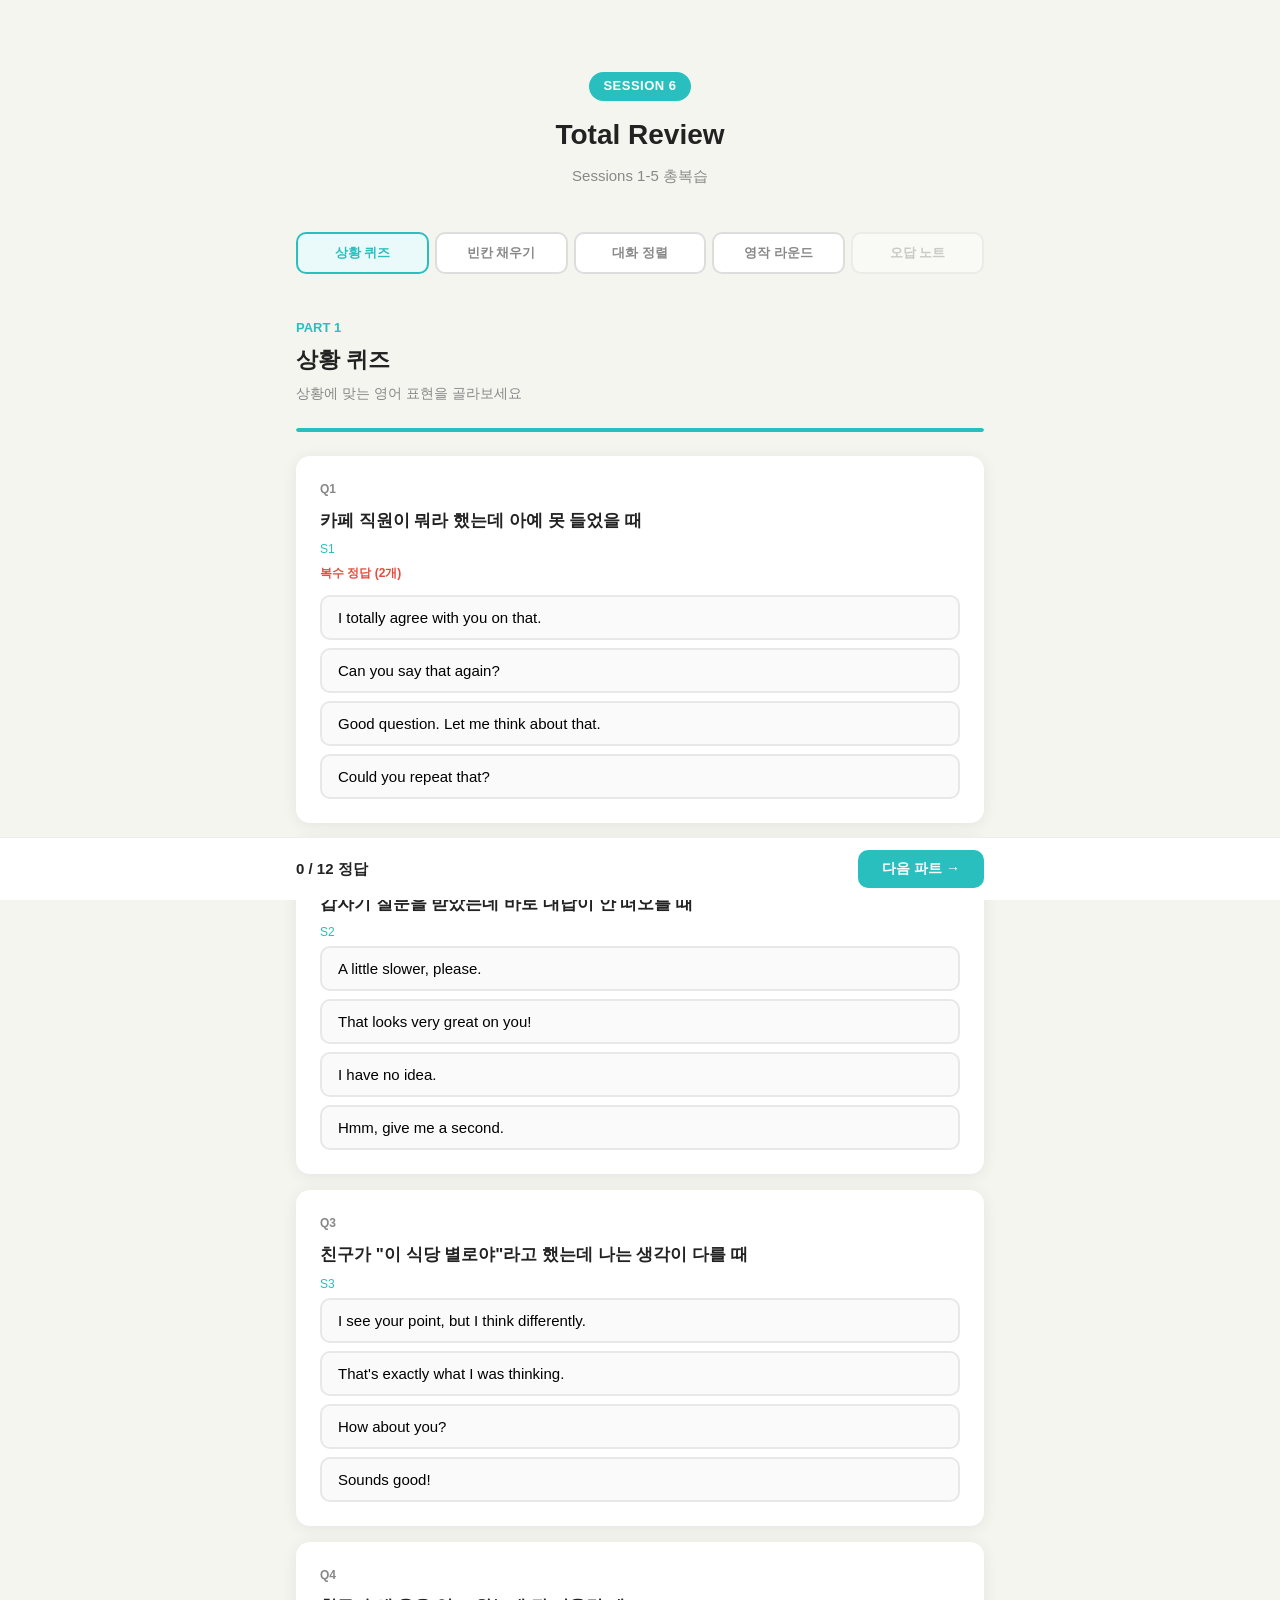
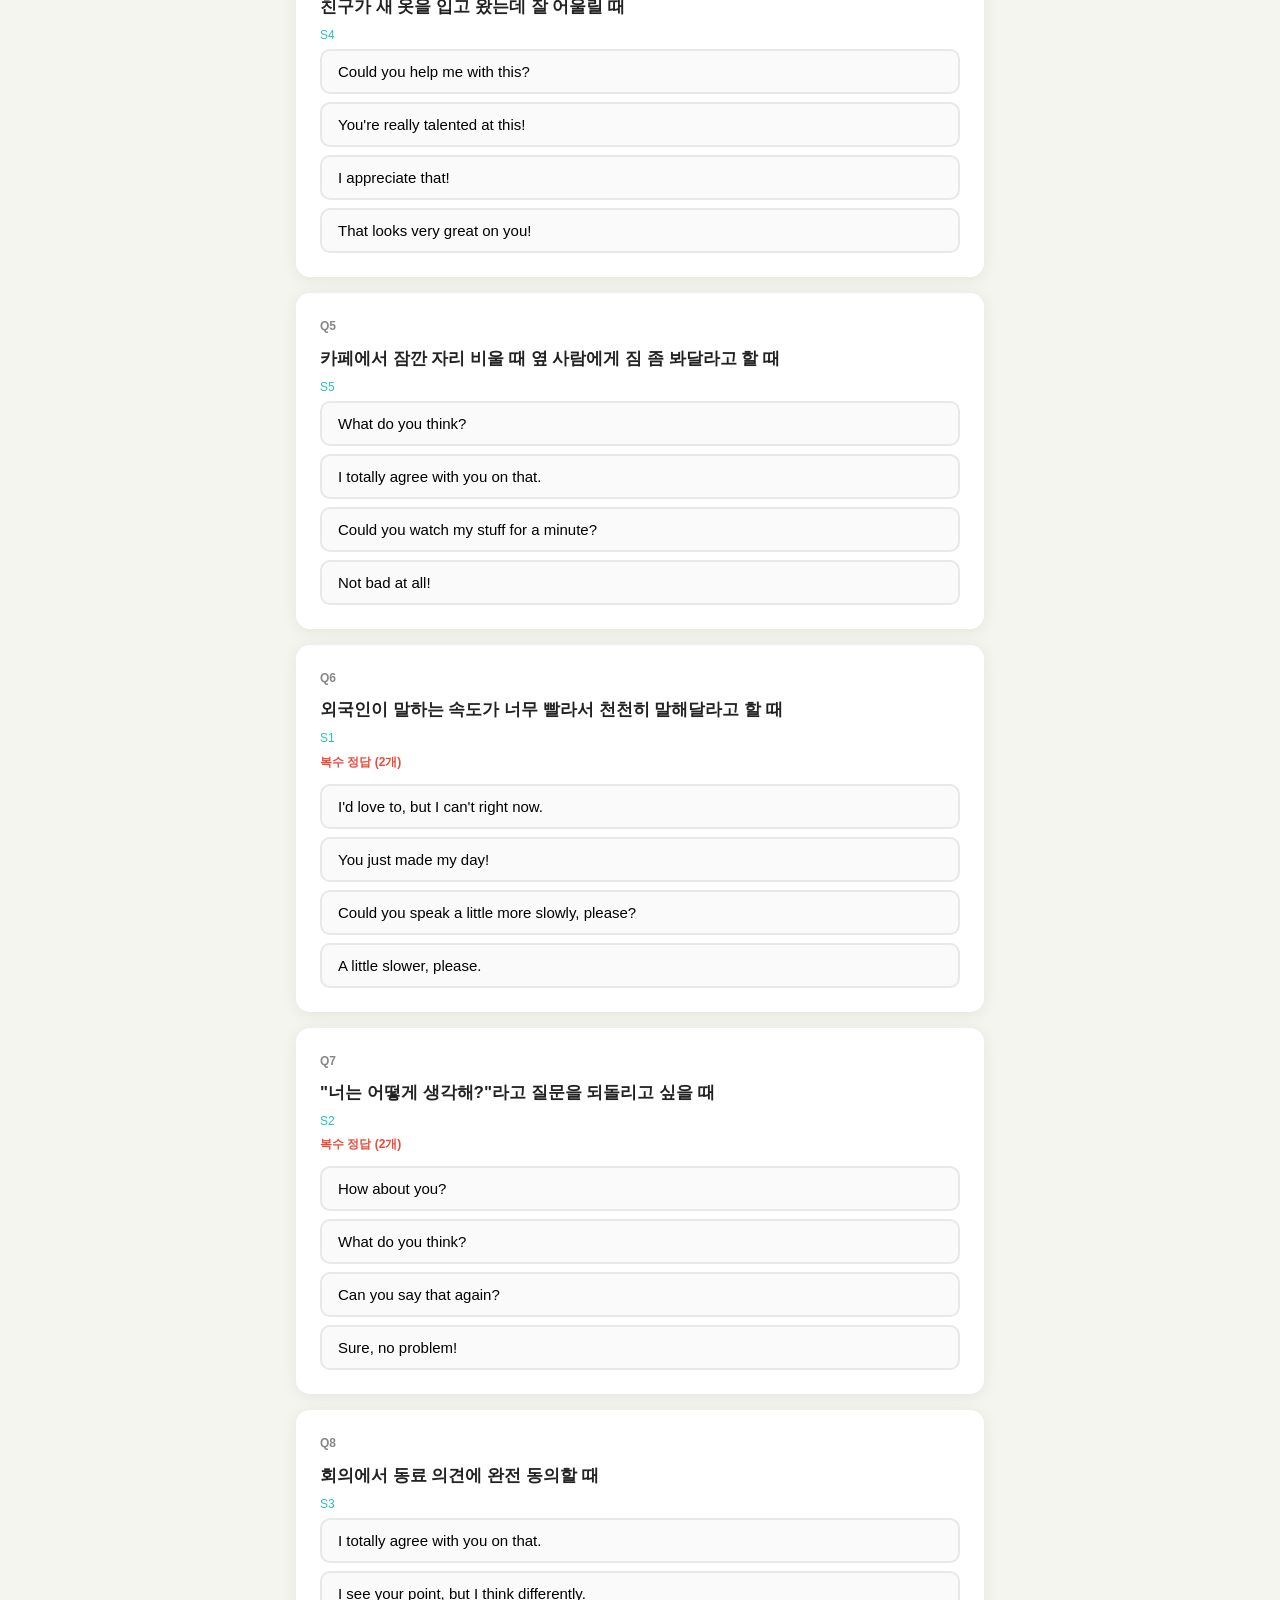
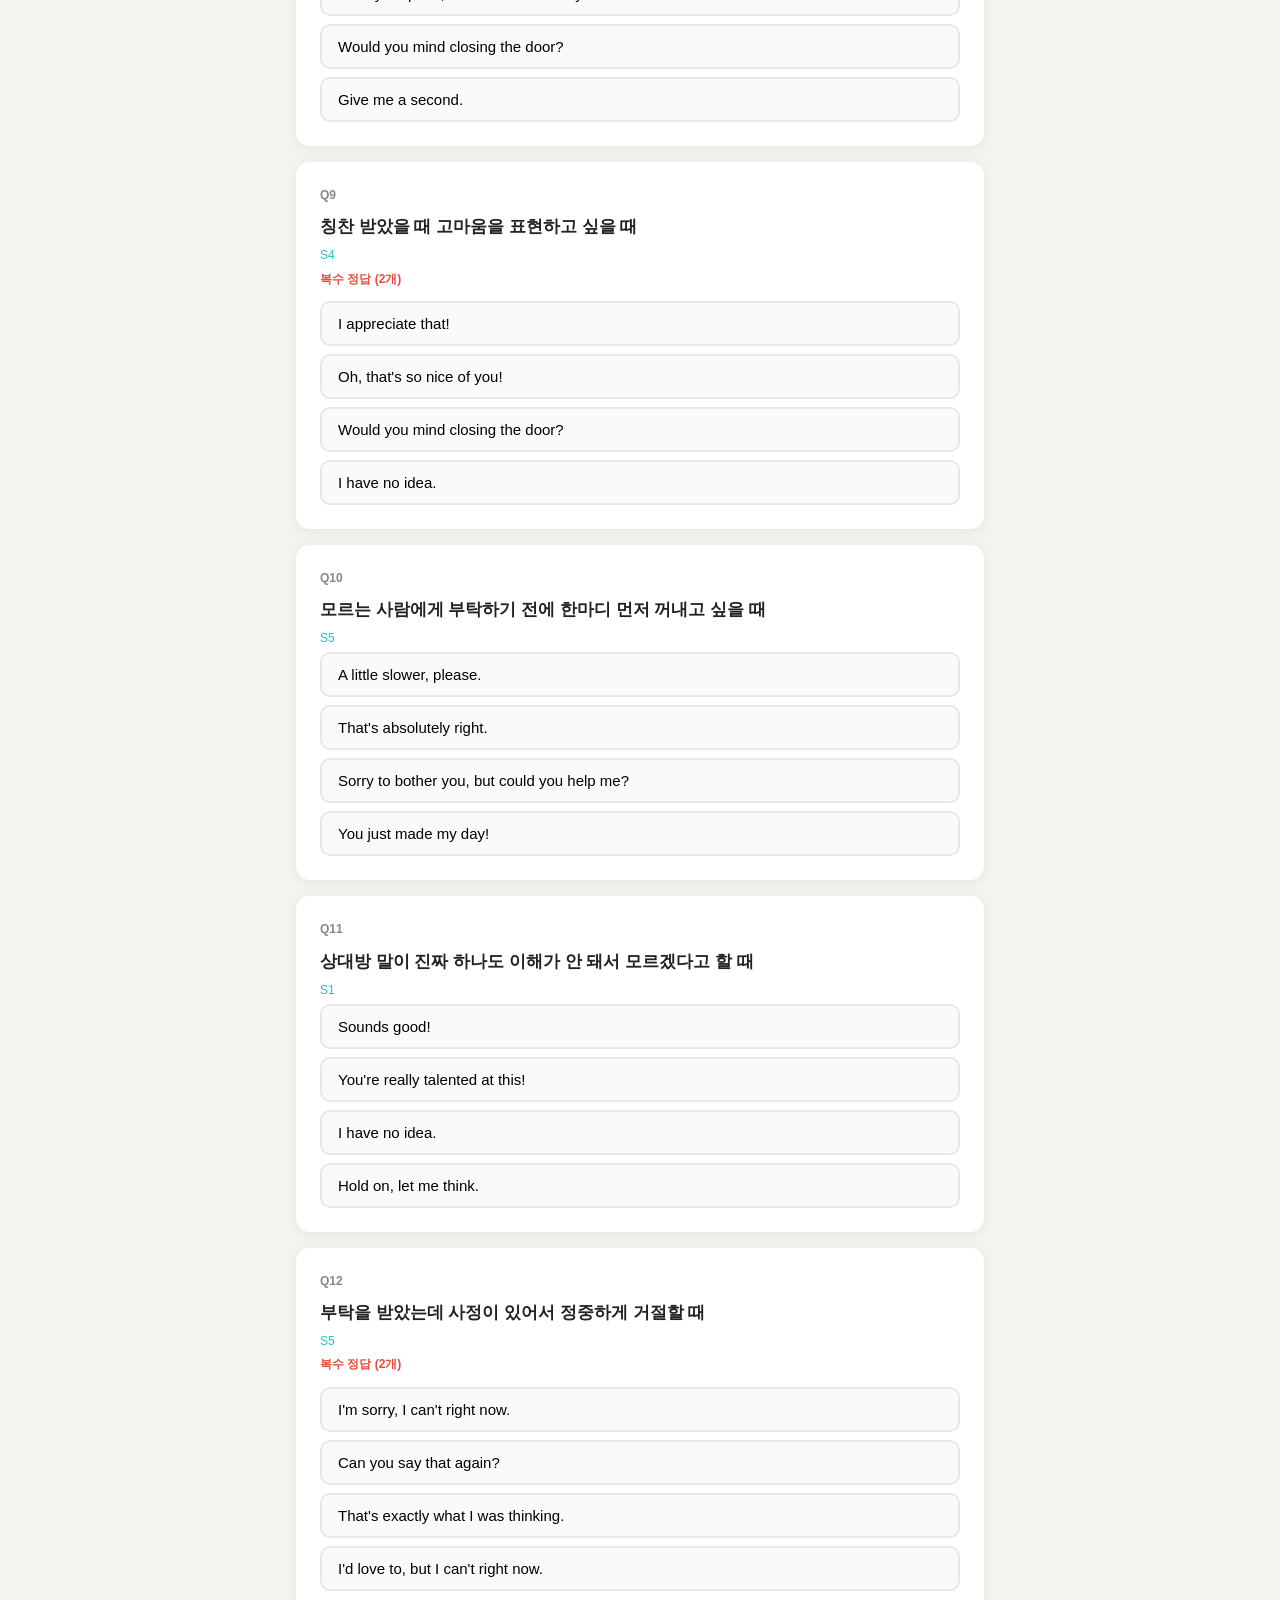
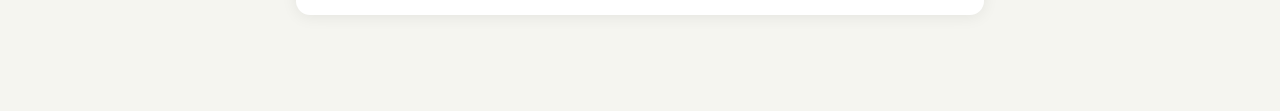
==== commit a4e13d97: "feat: indexfix landing rollout + hero slideshow + rebranded favicon Landing page overhaul: - Replace" ====
--- a/review.html
+++ b/review.html
@@ -4,6 +4,10 @@
 <meta charset="UTF-8">
 <meta name="viewport" content="width=device-width, initial-scale=1.0">
 <title>Session 6 — Total Review</title>
+<link rel="icon" href="/favicon.ico" sizes="any">
+<link rel="icon" type="image/png" sizes="32x32" href="/favicon-32.png">
+<link rel="icon" type="image/png" sizes="192x192" href="/icon-192.png">
+<link rel="apple-touch-icon" href="/icon-192.png">
 <style>
 *, *::before, *::after { margin:0; padding:0; box-sizing:border-box; }
 :root {
